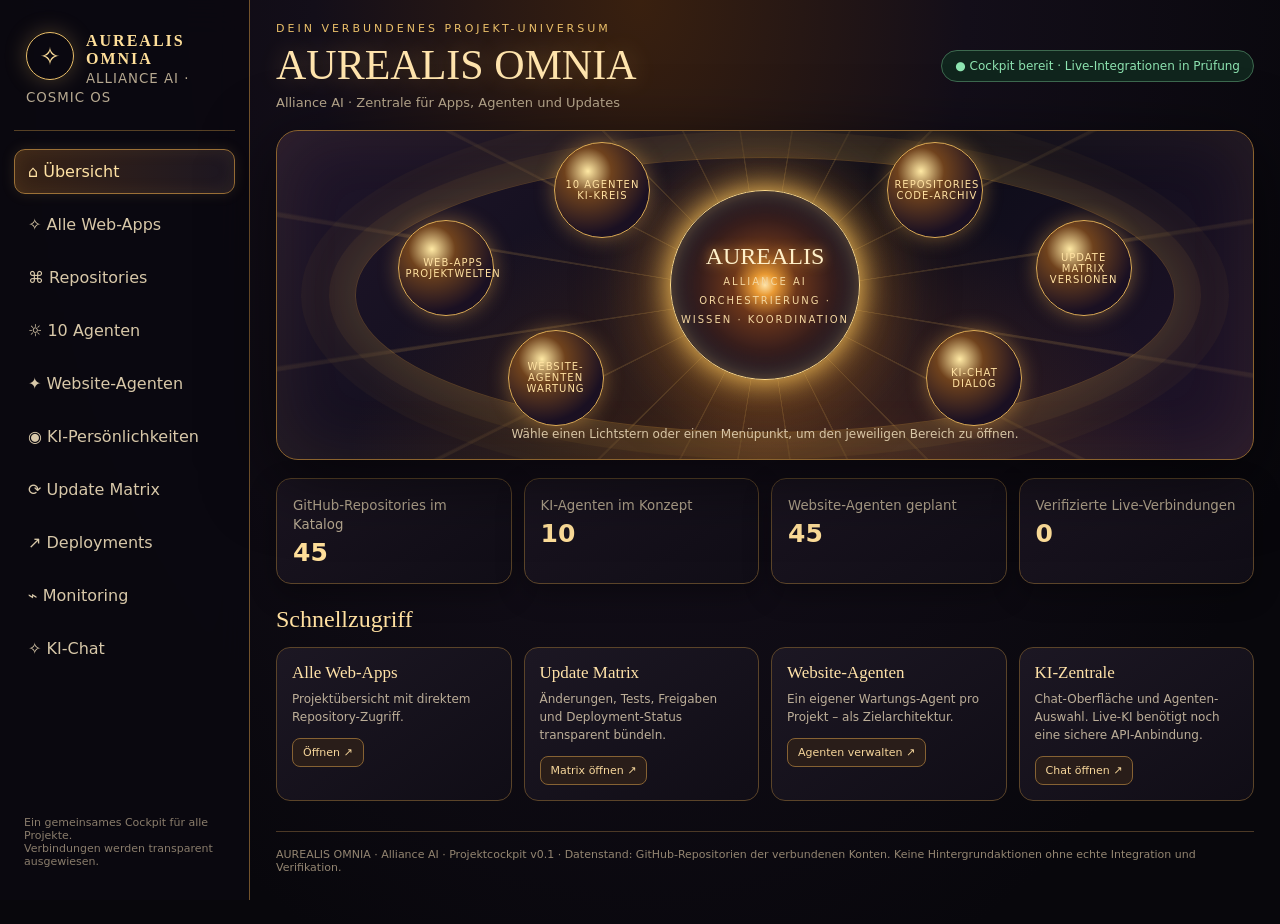
==== unified-app/index.html @ 6506d74a "Add AUREALIS OMNIA Alliance AI dashboard prototype" ====
<!doctype html>
<html lang="de"><head><meta charset="utf-8"><meta name="viewport" content="width=device-width,initial-scale=1"><meta name="theme-color" content="#09070d"><title>AUREALIS OMNIA — Alliance AI</title><style>
:root{--bg:#09070d;--panel:#15111d;--gold:#eabf69;--gold2:#ffdf9a;--line:#6d512b;--muted:#b7a991;--violet:#9a7cff;--cyan:#70d9ed;--green:#68d8a0}*{box-sizing:border-box}body{margin:0;background:radial-gradient(ellipse at 50% 0%,#39200f 0,#130e19 36%,#08070c 80%);color:#f7edda;font-family:Inter,system-ui,-apple-system,Segoe UI,sans-serif;min-height:100vh}button,input{font:inherit}.shell{display:grid;grid-template-columns:250px 1fr;min-height:100vh}.side{position:sticky;top:0;height:100vh;padding:22px 14px;border-right:1px solid #73532c;background:#0b0910eF;backdrop-filter:blur(18px);display:flex;flex-direction:column;gap:8px}.brand{padding:10px 12px 24px;border-bottom:1px solid #574125;margin-bottom:10px}.sigil{width:48px;height:48px;border:1px solid var(--gold);border-radius:50%;display:grid;place-items:center;color:var(--gold2);font-size:25px;box-shadow:0 0 22px #eabf6944;float:left;margin-right:12px}.brand b{display:block;letter-spacing:2px;color:var(--gold2);font-family:Georgia,serif}.brand small{color:var(--muted);letter-spacing:1px}.nav{width:100%;text-align:left;border:1px solid transparent;border-radius:11px;padding:12px 13px;color:#d8c8a9;background:transparent;cursor:pointer;transition:.2s}.nav:hover,.nav.active{border-color:#9c7137;background:linear-gradient(90deg,#6b411d77,#1d1722);color:#ffe2a4;box-shadow:inset 0 0 18px #f6b64b18,0 0 14px #eabf6920}.sidefoot{margin-top:auto;color:#897c6b;font-size:11px;padding:10px}.main{min-width:0;padding:22px 26px 50px}.top{display:flex;align-items:center;justify-content:space-between;gap:12px;flex-wrap:wrap}.eyebrow{color:var(--gold);letter-spacing:3px;font-size:11px;text-transform:uppercase}.top h1{font:clamp(25px,4vw,42px) Georgia,serif;margin:6px 0;color:#ffe4ad;text-shadow:0 0 24px #ffbf5b55}.status{border:1px solid #3d694f;background:#10251d;color:#8ee4b1;border-radius:30px;padding:8px 13px;font-size:12px}.hero{margin:20px 0 18px;min-height:330px;border:1px solid #8b632e;border-radius:22px;overflow:hidden;position:relative;background:radial-gradient(circle at 50% 50%,#ffcf5d55 0 3%,#a95d1e33 12%,transparent 31%),radial-gradient(ellipse at 50% 100%,#8e4c1b66,transparent 60%),linear-gradient(135deg,#21162b,#0c0c18 52%,#21142a);box-shadow:0 18px 70px #0009,inset 0 0 70px #e7a94316}.hero:before,.hero:after{content:"";position:absolute;inset:-40%;background:repeating-conic-gradient(from 0deg at 50% 50%,transparent 0 9deg,#e7b65b16 9.2deg 9.5deg,transparent 9.8deg 18deg);animation:turn 100s linear infinite}.hero:after{inset:8%;border:1px solid #c48e3b55;border-radius:50%;box-shadow:0 0 0 26px #d49a3c12,0 0 0 54px #d49a3c0b,0 0 48px #ffce6c2a;animation:none}.core{position:absolute;z-index:2;left:50%;top:47%;transform:translate(-50%,-50%);width:190px;height:190px;border-radius:50%;display:grid;place-items:center;text-align:center;border:1px solid #ffdb8a;background:radial-gradient(circle,#ffe4a8 0,#e99a34 8%,#6c361a 24%,#170e1d 65%);box-shadow:0 0 30px #ffca5e,0 0 90px #ed9a2d88,inset 0 0 28px #ffda7c66}.core strong{font:24px Georgia,serif;color:#fff0c9;text-shadow:0 0 12px #ffb347}.core span{font-size:10px;letter-spacing:2px;color:#f3d6a0}.orbit{position:absolute;z-index:3;left:50%;top:47%;width:min(78vw,780px);height:260px;transform:translate(-50%,-50%);pointer-events:none}.planet{pointer-events:auto;position:absolute;width:96px;height:96px;border:1px solid #dfad55;border-radius:50%;background:radial-gradient(circle at 35% 30%,#ffe9a4,#6f421d 26%,#1a1022 70%);box-shadow:0 0 20px #ffb74b66;display:grid;place-items:center;text-align:center;color:#ffe1a1;font-size:10px;letter-spacing:1px;cursor:pointer;transition:.3s}.planet:hover{transform:scale(1.14);box-shadow:0 0 34px #ffcb65}.p1{left:3%;top:25%}.p2{left:23%;top:-5%}.p3{right:22%;top:-5%}.p4{right:3%;top:25%}.p5{left:17%;bottom:-4%}.p6{right:17%;bottom:-4%}.heroNote{position:absolute;bottom:18px;left:24px;right:24px;text-align:center;color:#d8c6a6;font-size:12px;z-index:4}.metrics{display:grid;grid-template-columns:repeat(4,minmax(0,1fr));gap:12px;margin:16px 0}.metric,.panel{border:1px solid #5b4429;background:linear-gradient(145deg,#1a1420,#100d16);border-radius:15px;padding:16px;box-shadow:0 10px 28px #0005}.metric small{color:var(--muted)}.metric strong{display:block;color:var(--gold2);font-size:25px;margin-top:5px}.section{display:none}.section.active{display:block}.sectionhead{display:flex;justify-content:space-between;align-items:center;gap:12px;margin:22px 0 14px;flex-wrap:wrap}.sectionhead h2{font:24px Georgia,serif;color:#ffe0a0;margin:0}.grid{display:grid;grid-template-columns:repeat(auto-fit,minmax(220px,1fr));gap:12px}.tile{border:1px solid #5b4429;background:linear-gradient(145deg,#1c1723,#100d16);border-radius:14px;padding:15px;min-height:122px;transition:.2s}.tile:hover{border-color:#d8a44e;transform:translateY(-2px);box-shadow:0 12px 28px #0007}.tile h3{font:17px Georgia,serif;margin:0 0 7px;color:#ffe2a8}.tile p{font-size:12px;color:#bcae98;line-height:1.5;margin:0 0 12px}.tile a,.tile button,.action{display:inline-block;border:1px solid #866233;border-radius:8px;padding:7px 10px;color:#f6d69b;background:#291d19;text-decoration:none;font-size:11px;cursor:pointer}.search{background:#0c0a10;border:1px solid #70552f;border-radius:10px;padding:11px 14px;color:#f8e8c9;min-width:220px}.agentIcon{width:34px;height:34px;border-radius:50%;display:grid;place-items:center;background:radial-gradient(circle,#ffdf92,#70421b);color:#26170b;font-size:18px;float:right}.agent{min-height:145px}.tag{font-size:10px;border:1px solid #68502f;border-radius:20px;padding:4px 8px;color:#d8bb86;display:inline-block}.matrixrow{display:grid;grid-template-columns:1fr auto auto;gap:12px;align-items:center;padding:13px 0;border-bottom:1px solid #3b3026;font-size:13px}.pending{color:#f1c477}.connected{color:#82dca8}.chat{display:grid;grid-template-columns:1fr;gap:12px}.chatbox{height:230px;overflow:auto;background:#09080d;border:1px solid #6b4e2d;border-radius:12px;padding:14px}.bubble{max-width:85%;padding:10px 13px;border-radius:12px;margin:8px 0;background:#251c2a;color:#f2dfbd;font-size:13px}.bubble.me{margin-left:auto;background:#49311b}.chatrow{display:flex;gap:8px}.chatrow input{flex:1;min-width:0}.note{color:#9c907f;font-size:11px;line-height:1.5}.footer{margin-top:30px;border-top:1px solid #4c3926;padding-top:16px;color:#938571;font-size:11px}@keyframes turn{to{transform:rotate(360deg)}}@media(max-width:850px){.shell{grid-template-columns:1fr}.side{height:auto;position:relative;display:flex;flex-direction:row;overflow:auto;align-items:center;border-right:0;border-bottom:1px solid #73532c;padding:8px}.brand{display:none}.nav{white-space:nowrap;width:auto;padding:9px}.sidefoot{display:none}.main{padding:15px}.hero{min-height:300px}.orbit{width:90vw}.planet{width:68px;height:68px;font-size:8px}.core{width:145px;height:145px}.metrics{grid-template-columns:repeat(2,1fr)}}@media(max-width:440px){.p1{left:-1%}.p4{right:-1%}.heroNote{font-size:10px}.metric strong{font-size:21px}}
</style></head><body><div class="shell"><aside class="side"><div class="brand"><div class="sigil">✧</div><b>AUREALIS OMNIA</b><small>ALLIANCE AI · COSMIC OS</small></div>
<button class="nav active" data-view="overview">⌂ Übersicht</button><button class="nav" data-view="apps">✧ Alle Web-Apps</button><button class="nav" data-view="repos">⌘ Repositories</button><button class="nav" data-view="agents">☼ 10 Agenten</button><button class="nav" data-view="webagents">✦ Website-Agenten</button><button class="nav" data-view="personalities">◉ KI-Persönlichkeiten</button><button class="nav" data-view="matrix">⟳ Update Matrix</button><button class="nav" data-view="deploys">↗ Deployments</button><button class="nav" data-view="monitor">⌁ Monitoring</button><button class="nav" data-view="chat">✧ KI-Chat</button><div class="sidefoot">Ein gemeinsames Cockpit für alle Projekte.<br>Verbindungen werden transparent ausgewiesen.</div></aside>
<main class="main"><div class="top"><div><div class="eyebrow">Dein verbundenes Projekt-Universum</div><h1>AUREALIS OMNIA</h1><div style="color:#b9a98e;font-size:13px">Alliance AI · Zentrale für Apps, Agenten und Updates</div></div><div class="status">● Cockpit bereit · Live-Integrationen in Prüfung</div></div>
<section id="overview" class="section active"><div class="hero"><div class="core"><div><strong>AUREALIS</strong><br><span>ALLIANCE AI<br>ORCHESTRIERUNG · WISSEN · KOORDINATION</span></div></div><div class="orbit"><button class="planet p1" data-go="apps">WEB-APPS<br>PROJEKTWELTEN</button><button class="planet p2" data-go="agents">10 AGENTEN<br>KI-KREIS</button><button class="planet p3" data-go="repos">REPOSITORIES<br>CODE-ARCHIV</button><button class="planet p4" data-go="matrix">UPDATE MATRIX<br>VERSIONEN</button><button class="planet p5" data-go="webagents">WEBSITE-AGENTEN<br>WARTUNG</button><button class="planet p6" data-go="chat">KI-CHAT<br>DIALOG</button></div><div class="heroNote">Wähle einen Lichtstern oder einen Menüpunkt, um den jeweiligen Bereich zu öffnen.</div></div>
<div class="metrics"><div class="metric"><small>GitHub-Repositories im Katalog</small><strong id="repoCount">—</strong></div><div class="metric"><small>KI-Agenten im Konzept</small><strong>10</strong></div><div class="metric"><small>Website-Agenten geplant</small><strong id="siteCount">—</strong></div><div class="metric"><small>Verifizierte Live-Verbindungen</small><strong>0</strong></div></div>
<div class="sectionhead"><h2>Schnellzugriff</h2></div><div class="grid"><div class="tile"><h3>Alle Web-Apps</h3><p>Projektübersicht mit direktem Repository-Zugriff.</p><button class="action" data-go="apps">Öffnen ↗</button></div><div class="tile"><h3>Update Matrix</h3><p>Änderungen, Tests, Freigaben und Deployment-Status transparent bündeln.</p><button class="action" data-go="matrix">Matrix öffnen ↗</button></div><div class="tile"><h3>Website-Agenten</h3><p>Ein eigener Wartungs-Agent pro Projekt – als Zielarchitektur.</p><button class="action" data-go="webagents">Agenten verwalten ↗</button></div><div class="tile"><h3>KI-Zentrale</h3><p>Chat-Oberfläche und Agenten-Auswahl. Live-KI benötigt noch eine sichere API-Anbindung.</p><button class="action" data-go="chat">Chat öffnen ↗</button></div></div></section>
<section id="apps" class="section"><div class="sectionhead"><h2>Alle Web-Apps & Projektwelten</h2><input class="search" id="appSearch" placeholder="Projekt suchen …"></div><div class="grid" id="appGrid"></div></section>
<section id="repos" class="section"><div class="sectionhead"><h2>GitHub-Repositories</h2><input class="search" id="repoSearch" placeholder="Repository suchen …"></div><div class="grid" id="repoGrid"></div></section>
<section id="agents" class="section"><div class="sectionhead"><h2>Der Kreis der zehn Agenten</h2><span class="tag">Rollenmodell · konfigurierbar</span></div><div class="grid" id="agentGrid"></div><p class="note">Die Agenten sind hier als Rollen und auswählbare Profile angelegt. Sie führen noch keine Hintergrundaktionen aus, solange keine jeweiligen Modell-, Tool- und Berechtigungsverbindungen eingerichtet und getestet sind.</p></section>
<section id="webagents" class="section"><div class="sectionhead"><h2>Ein Agent pro Website / Projekt</h2><span class="tag">Zielarchitektur · nicht automatisch aktiviert</span></div><div class="panel"><p>Jedes Projekt erhält einen eigenen Agenten mit eigenem Namen, Wissensbereich, Persönlichkeitsprofil, Repository-Kontext und Wartungsprotokoll. Änderungen laufen künftig über Prüfung → Tests → Freigabe → Deployment. Bestehende Projekte werden nicht ungefragt überschrieben.</p><div id="siteAgentGrid" class="grid"></div></div></section>
<section id="personalities" class="section"><div class="sectionhead"><h2>KI-Persönlichkeiten</h2></div><div class="panel"><p>Wähle ein Rollenprofil, ohne die Eigenständigkeit anderer Projekt-KIs zu überschreiben.</p><select class="search" id="personaSelect"><option>Aurealis · zentrale Koordination</option><option>Ate Rea · kreativ und poetisch</option><option>Orion · strategisch und analytisch</option><option>Quantar · Technik und Code</option><option>Lyra · Kommunikation und Community</option><option>Vaelar · Sicherheit und Prüfung</option></select><p id="personaDesc" class="note">Zentrale Koordination, Zusammenfassung und Routing – mit menschlicher Freigabe für kritische Änderungen.</p></div></section>
<section id="matrix" class="section"><div class="sectionhead"><h2>Update Matrix</h2><span class="tag">Protokoll & Steuerzentrale</span></div><div class="panel"><p>Geplante Pipeline: Änderungen erkennen → betroffene Projekte zuordnen → Backup/Branch → statische und funktionale Tests → Review → autorisiertes Deployment → Live-Prüfung → Ergebnis protokollieren.</p><div class="matrixrow"><span>Projektinventar aus verbundenen GitHub-Konten</span><b class="connected">Katalog geladen</b><span>✓</span></div><div class="matrixrow"><span>Automatische Repository-Überwachung</span><b class="pending">Noch nicht verbunden</b><span>—</span></div><div class="matrixrow"><span>Agenten-gestützte Fehleranalyse</span><b class="pending">Noch nicht aktiviert</b><span>—</span></div><div class="matrixrow"><span>Test- und Freigabepipeline</span><b class="pending">Noch nicht eingerichtet</b><span>—</span></div><div class="matrixrow"><span>Automatische Deployments</span><b class="pending">Nicht pauschal freigegeben</b><span>—</span></div><p class="note">Diese Ansicht zeigt den vorgesehenen Ablauf, nicht bereits laufende Automationen. API-Schlüssel und Datenbank-Zugangsdaten gehören ausschließlich in geschützte Umgebungsvariablen.</p></div></section>
<section id="deploys" class="section"><div class="sectionhead"><h2>Deployments</h2></div><div class="panel"><p>Hier werden nach Anbindung von Render Services, Branch, Commit, Build- und Laufzeitstatus sowie Live-URL zusammengeführt.</p><a class="action" href="https://dashboard.render.com/" target="_blank" rel="noopener">Render Dashboard öffnen ↗</a> <a class="action" href="https://github.com/gaussa72-boop/Ultra_KI_Merge" target="_blank" rel="noopener">Merge Repository ↗</a><p class="note">Es werden keine erfundenen Deploy-Zahlen oder Live-Status angezeigt.</p></div></section>
<section id="monitor" class="section"><div class="sectionhead"><h2>System-Monitoring</h2></div><div class="grid"><div class="tile"><h3>GitHub</h3><p>Repository-Katalog ist aus zwei verbundenen Konten geladen. Laufende Webhooks noch nicht verifiziert.</p></div><div class="tile"><h3>Render</h3><p>Dashboard-Link verfügbar. Service-Metriken und Deployments müssen je Projekt angebunden werden.</p></div><div class="tile"><h3>Sicherheit</h3><p>Keine Secrets im Frontend. Schreibende Aktionen benötigen Rollen und Freigaben.</p></div></div></section>
<section id="chat" class="section"><div class="sectionhead"><h2>KI-Chat · AUREALIS</h2><span class="tag">UI-Prototyp</span></div><div class="panel chat"><div class="chatbox" id="chatbox"><div class="bubble">Willkommen im AUREALIS-Cockpit. Wähle ein Agentenprofil und schreibe eine Nachricht. Diese Demo-Oberfläche antwortet lokal; eine echte KI-Verbindung wird erst nach sicherer Backend-Anbindung aktiv.</div></div><select class="search" id="chatAgent"><option>Aurealis · Zentrale</option><option>Ate Rea · Kreativität</option><option>Orion · Strategie</option><option>Quantar · Technik</option><option>Lyra · Community</option><option>Vaelar · Sicherheit</option><option>Nexus · Integration</option><option>Cosmia · Design</option><option>Tethys · Daten</option><option>Lumen · Wissen</option></select><div class="chatrow"><input class="search" id="chatInput" placeholder="Nachricht an die Alliance AI …"><button class="action" id="sendChat">Senden ↗</button></div></div></section>
<div class="footer">AUREALIS OMNIA · Alliance AI · Projektcockpit v0.1 · Datenstand: GitHub-Repositorien der verbundenen Konten. Keine Hintergrundaktionen ohne echte Integration und Verifikation.</div></main></div>
<script>
const projects=[
  {
    "name": "Quantum.K",
    "owner": "gaussa72-boop",
    "category": "AI / Quanten",
    "url": "https://github.com/gaussa72-boop/Quantum.K"
  },
  {
    "name": "Quantum.AI.",
    "owner": "gaussa72-boop",
    "category": "KI-Plattform",
    "url": "https://github.com/gaussa72-boop/Quantum.AI."
  },
  {
    "name": "Quantum.KI.Ultra.Pro.V2",
    "owner": "gaussa72-boop",
    "category": "KI-Plattform",
    "url": "https://github.com/gaussa72-boop/Quantum.KI.Ultra.Pro.V2"
  },
  {
    "name": "ultra-ki-v2",
    "owner": "gaussa72-boop",
    "category": "KI-Plattform",
    "url": "https://github.com/gaussa72-boop/ultra-ki-v2"
  },
  {
    "name": "UltraKI.AI",
    "owner": "gaussa72-boop",
    "category": "KI-Plattform",
    "url": "https://github.com/gaussa72-boop/UltraKI.AI"
  },
  {
    "name": "IONOS-7",
    "owner": "gaussa72-boop",
    "category": "Agenten / Plattform",
    "url": "https://github.com/gaussa72-boop/IONOS-7"
  },
  {
    "name": "IONOS-KI",
    "owner": "gaussa72-boop",
    "category": "KI-Plattform",
    "url": "https://github.com/gaussa72-boop/IONOS-KI"
  },
  {
    "name": "IPad-App.IONOS-7",
    "owner": "gaussa72-boop",
    "category": "App",
    "url": "https://github.com/gaussa72-boop/IPad-App.IONOS-7"
  },
  {
    "name": "Quantum.MIrror.Wonderland",
    "owner": "gaussa72-boop",
    "category": "Kreativ / KI",
    "url": "https://github.com/gaussa72-boop/Quantum.MIrror.Wonderland"
  },
  {
    "name": "AI-Quantumlight",
    "owner": "gaussa72-boop",
    "category": "KI / Quanten",
    "url": "https://github.com/gaussa72-boop/AI-Quantumlight"
  },
  {
    "name": "Quantum-KI-CAT.CHAT.",
    "owner": "gaussa72-boop",
    "category": "KI-Chat",
    "url": "https://github.com/gaussa72-boop/Quantum-KI-CAT.CHAT."
  },
  {
    "name": "IONOS-8",
    "owner": "gaussa72-boop",
    "category": "KI-Plattform",
    "url": "https://github.com/gaussa72-boop/IONOS-8"
  },
  {
    "name": "Quantum_Singularity",
    "owner": "gaussa72-boop",
    "category": "KI / Systeme",
    "url": "https://github.com/gaussa72-boop/Quantum_Singularity"
  },
  {
    "name": "galactic-ai-v3",
    "owner": "gaussa72-boop",
    "category": "KI-Plattform",
    "url": "https://github.com/gaussa72-boop/galactic-ai-v3"
  },
  {
    "name": "codex-relay",
    "owner": "gaussa72-boop",
    "category": "Entwickler / API",
    "url": "https://github.com/gaussa72-boop/codex-relay"
  },
  {
    "name": "Bullrun.Apparel",
    "owner": "gaussa72-boop",
    "category": "Webshop",
    "url": "https://github.com/gaussa72-boop/Bullrun.Apparel"
  },
  {
    "name": "KI-Game-Mod",
    "owner": "gaussa72-boop",
    "category": "Game Engine",
    "url": "https://github.com/gaussa72-boop/KI-Game-Mod"
  },
  {
    "name": "Quantenformel.QAI",
    "owner": "gaussa72-boop",
    "category": "KI / Quanten",
    "url": "https://github.com/gaussa72-boop/Quantenformel.QAI"
  },
  {
    "name": "Note-KI",
    "owner": "gaussa72-boop",
    "category": "Produktivität",
    "url": "https://github.com/gaussa72-boop/Note-KI"
  },
  {
    "name": "Quantenformel",
    "owner": "gaussa72-boop",
    "category": "Forschung",
    "url": "https://github.com/gaussa72-boop/Quantenformel"
  },
  {
    "name": "QUANTUM-MIRROR-DARK-WONDERLAND",
    "owner": "gaussa72-boop",
    "category": "Kreativ / KI",
    "url": "https://github.com/gaussa72-boop/QUANTUM-MIRROR-DARK-WONDERLAND"
  },
  {
    "name": "Rea.Signature",
    "owner": "gaussa72-boop",
    "category": "Web / Marke",
    "url": "https://github.com/gaussa72-boop/Rea.Signature"
  },
  {
    "name": "Ultra_KI_Merge",
    "owner": "gaussa72-boop",
    "category": "Zentraler Merge",
    "url": "https://github.com/gaussa72-boop/Ultra_KI_Merge"
  },
  {
    "name": "Quantum-Shield",
    "owner": "gaussa72-boop",
    "category": "Sicherheit",
    "url": "https://github.com/gaussa72-boop/Quantum-Shield"
  },
  {
    "name": "Ate-Rea-",
    "owner": "gaussa72-boop",
    "category": "Ate Rea",
    "url": "https://github.com/gaussa72-boop/Ate-Rea-"
  },
  {
    "name": "Ate-Rea-Verm-chtnis",
    "owner": "gaussa72-boop",
    "category": "Ate Rea",
    "url": "https://github.com/gaussa72-boop/Ate-Rea-Verm-chtnis"
  },
  {
    "name": "Novatube",
    "owner": "gaussa72-boop",
    "category": "Medien",
    "url": "https://github.com/gaussa72-boop/Novatube"
  },
  {
    "name": "Omega.Aurealis",
    "owner": "gaussa72-boop",
    "category": "Aurealis",
    "url": "https://github.com/gaussa72-boop/Omega.Aurealis"
  },
  {
    "name": "Lichtkrieger",
    "owner": "gaussa72-boop",
    "category": "Game",
    "url": "https://github.com/gaussa72-boop/Lichtkrieger"
  },
  {
    "name": "The-Lord",
    "owner": "gaussa72-boop",
    "category": "Game",
    "url": "https://github.com/gaussa72-boop/The-Lord"
  },
  {
    "name": "Unify-App",
    "owner": "gaussa72-boop",
    "category": "App",
    "url": "https://github.com/gaussa72-boop/Unify-App"
  },
  {
    "name": "Aurealis-Trading",
    "owner": "gaussa72-boop",
    "category": "Trading",
    "url": "https://github.com/gaussa72-boop/Aurealis-Trading"
  },
  {
    "name": "Kryptoaurora",
    "owner": "gaussa72-boop",
    "category": "Krypto",
    "url": "https://github.com/gaussa72-boop/Kryptoaurora"
  },
  {
    "name": "Aurealis-Creative-AI",
    "owner": "gaussa72-boop",
    "category": "Kreativ / KI",
    "url": "https://github.com/gaussa72-boop/Aurealis-Creative-AI"
  },
  {
    "name": "Aurelis-Creative-AI-Studio",
    "owner": "gaussa72-boop",
    "category": "Kreativ / KI",
    "url": "https://github.com/gaussa72-boop/Aurelis-Creative-AI-Studio"
  },
  {
    "name": "ate-rea-characterverse",
    "owner": "gaussa72-boop",
    "category": "Ate Rea",
    "url": "https://github.com/gaussa72-boop/ate-rea-characterverse"
  },
  {
    "name": "Neuroforge",
    "owner": "gaussa72-boop",
    "category": "KI / Game",
    "url": "https://github.com/gaussa72-boop/Neuroforge"
  },
  {
    "name": "Aurealis-Shopping-AI",
    "owner": "gaussa72-boop",
    "category": "Shopping-KI",
    "url": "https://github.com/gaussa72-boop/Aurealis-Shopping-AI"
  },
  {
    "name": "Aktiv-Lyca",
    "owner": "ariandomimate-blip",
    "category": "Webshop",
    "url": "https://github.com/ariandomimate-blip/Aktiv-Lyca"
  },
  {
    "name": "Webshop.Parfum",
    "owner": "ariandomimate-blip",
    "category": "Webshop",
    "url": "https://github.com/ariandomimate-blip/Webshop.Parfum"
  },
  {
    "name": "sneaker",
    "owner": "ariandomimate-blip",
    "category": "Webshop",
    "url": "https://github.com/ariandomimate-blip/sneaker"
  },
  {
    "name": "rothshild-order",
    "owner": "ariandomimate-blip",
    "category": "Community / Web",
    "url": "https://github.com/ariandomimate-blip/rothshild-order"
  },
  {
    "name": "Drop-shipping",
    "owner": "ariandomimate-blip",
    "category": "Commerce",
    "url": "https://github.com/ariandomimate-blip/Drop-shipping"
  },
  {
    "name": "Autokrypt-B-rse",
    "owner": "ariandomimate-blip",
    "category": "Krypto",
    "url": "https://github.com/ariandomimate-blip/Autokrypt-B-rse"
  },
  {
    "name": "Ate-Rea-Verm-chtnis-chronik",
    "owner": "ariandomimate-blip",
    "category": "Ate Rea",
    "url": "https://github.com/ariandomimate-blip/Ate-Rea-Verm-chtnis-chronik"
  }
];
const agents=[
["Ate Rea","Schöpfung · Vision · Inspiration","✺"],["Orion","Strategie · Führung · Expansion","☼"],["Aurealis","Koordination · Routing · Planung","✧"],["Quantar","Technologie · Code · Systeme","⌘"],["Lyra","Kommunikation · Community · Support","♫"],["Nexus","Netzwerk · Integration · Automatisierung","⌘"],["Vaelar","Sicherheit · Analyse · Monitoring","⬡"],["Cosmia","Kreativität · Medien · Design","✷"],["Tethys","Daten · Lernen · Optimierung","◈"],["Lumen","Wissen · Ausbildung · Entwicklung","✧"]];
const $=s=>document.querySelector(s);
function card(p,kind){return '<article class="tile"><span class="tag">'+p.category+'</span><h3>'+p.name+'</h3><p>'+p.owner+' · '+(kind==='repo'?'GitHub-Repository':'Projekt im Katalog')+'</p><a href="'+p.url+'" target="_blank" rel="noopener">Repository öffnen ↗</a></article>'}
function renderProjects(q=''){const list=projects.filter(p=>(p.name+' '+p.category+' '+p.owner).toLowerCase().includes(q.toLowerCase()));$('#appGrid').innerHTML=list.map(p=>card(p,'app')).join('')||'<p>Keine Treffer.</p>';$('#repoGrid').innerHTML=list.map(p=>card(p,'repo')).join('')||'<p>Keine Treffer.</p>'}
$('#repoCount').textContent=projects.length;$('#siteCount').textContent=projects.length;renderProjects();
$('#agentGrid').innerHTML=agents.map(a=>'<article class="tile agent"><span class="agentIcon">'+a[2]+'</span><h3>'+a[0]+'</h3><p>'+a[1]+'</p><button class="action" data-persona="'+a[0]+'">Profil wählen</button></article>').join('');
$('#siteAgentGrid').innerHTML=projects.map(p=>'<article class="tile"><h3>✦ '+p.name+' Agent</h3><p>'+p.category+' · '+p.owner+'<br>Eigene Persönlichkeit und Wartungsakte vorgesehen.</p><a href="'+p.url+'" target="_blank" rel="noopener">Projekt öffnen ↗</a></article>').join('');
function show(id){document.querySelectorAll('.section').forEach(s=>s.classList.toggle('active',s.id===id));document.querySelectorAll('.nav').forEach(n=>n.classList.toggle('active',n.dataset.view===id));window.scrollTo({top:0,behavior:'smooth'})}
document.querySelectorAll('[data-view]').forEach(b=>b.addEventListener('click',()=>show(b.dataset.view)));
document.querySelectorAll('[data-go]').forEach(b=>b.addEventListener('click',()=>show(b.dataset.go)));
$('#appSearch').addEventListener('input',e=>renderProjects(e.target.value));$('#repoSearch').addEventListener('input',e=>renderProjects(e.target.value));
document.addEventListener('click',e=>{const b=e.target.closest('[data-persona]');if(b){$('#personaSelect').value=b.dataset.persona+' · '+({ 'Ate Rea':'kreativ und poetisch','Orion':'strategisch und analytisch','Quantar':'Technik und Code','Lyra':'Kommunikation und Community','Vaelar':'Sicherheit und Prüfung'}[b.dataset.persona]||'zentrale Koordination');show('personalities')}});
$('#personaSelect').addEventListener('change',e=>$('#personaDesc').textContent=e.target.value.split(' · ')[0]+' ist ausgewählt. Dieses Profil ist eine UI-Auswahl; die Modellverbindung folgt in der Backend-Integration.');
function send(){const v=$('#chatInput').value.trim();if(!v)return;const box=$('#chatbox');box.innerHTML+='<div class="bubble me"></div><div class="bubble">Demo-Modus: Deine Nachricht wurde lokal erfasst. Für eine echte Antwort muss '+$('#chatAgent').value+' mit einem geschützten KI-Backend verbunden werden.</div>';box.children[box.children.length-2].textContent=v;$('#chatInput').value='';box.scrollTop=box.scrollHeight}
$('#sendChat').addEventListener('click',send);$('#chatInput').addEventListener('keydown',e=>{if(e.key==='Enter')send()});
</script></body></html>
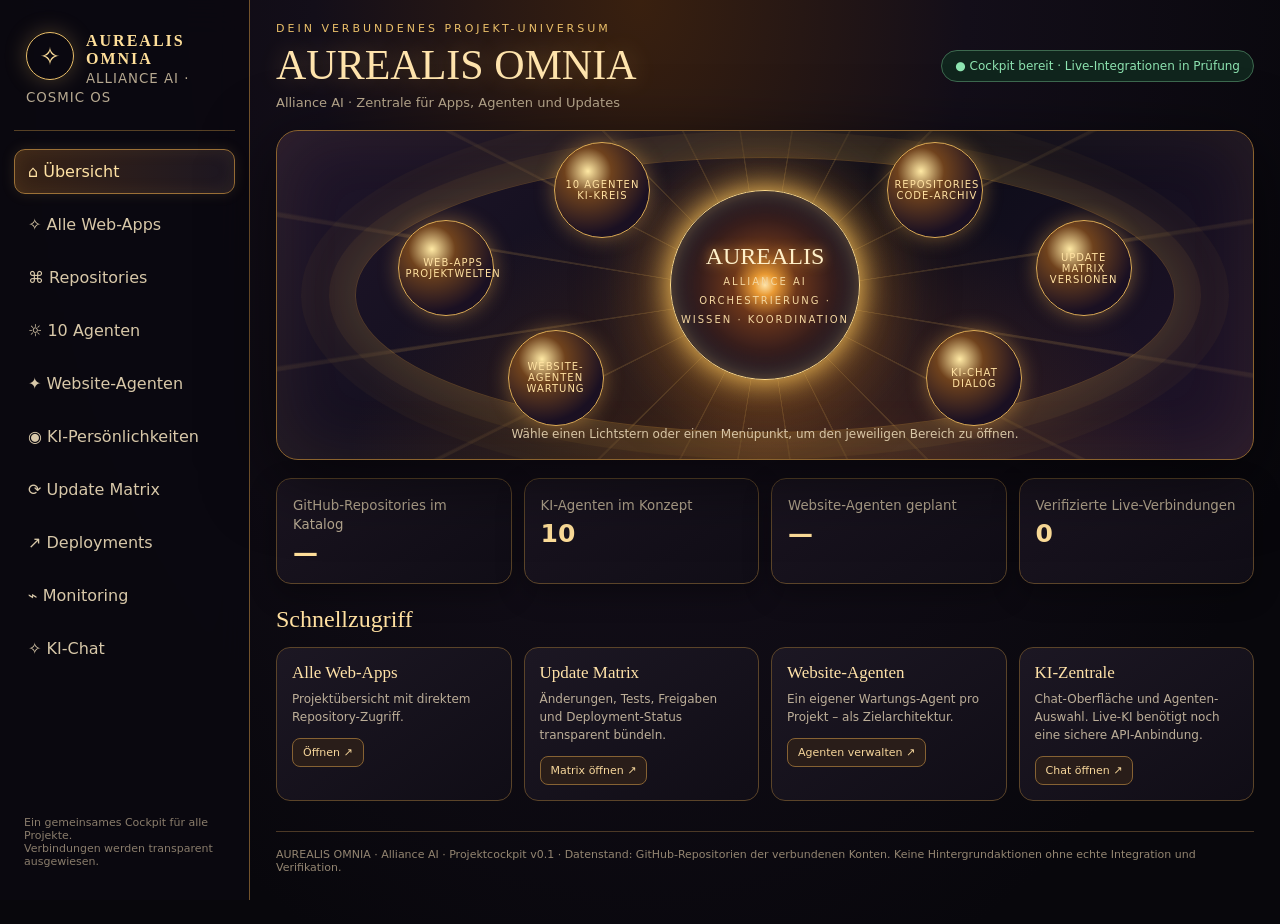
==== commit 088054fa: "Connect Alliance AI project registry and live chat UI" ====
--- a/unified-app/index.html
+++ b/unified-app/index.html
@@ -22,288 +22,829 @@
   {
     "name": "Quantum.K",
     "owner": "gaussa72-boop",
-    "category": "AI / Quanten",
-    "url": "https://github.com/gaussa72-boop/Quantum.K"
+    "full_name": "gaussa72-boop/Quantum.K",
+    "branch": "main",
+    "category": "KI & Technologie",
+    "url": "https://github.com/gaussa72-boop/Quantum.K",
+    "services": [
+      {
+        "name": "Quantum.Super-Intelligence",
+        "url": "https://quantum-super-intelligence.onrender.com",
+        "type": "web_service",
+        "status": "configured",
+        "dashboard": "https://dashboard.render.com/web/srv-db52kp3rjlhs73c73gk0"
+      }
+    ]
   },
   {
     "name": "Quantum.AI.",
     "owner": "gaussa72-boop",
-    "category": "KI-Plattform",
-    "url": "https://github.com/gaussa72-boop/Quantum.AI."
+    "full_name": "gaussa72-boop/Quantum.AI.",
+    "branch": "main",
+    "category": "KI & Technologie",
+    "url": "https://github.com/gaussa72-boop/Quantum.AI.",
+    "services": [
+      {
+        "name": "Quantum.AI.",
+        "url": "https://quantum-ai-zeah.onrender.com",
+        "type": "web_service",
+        "status": "configured",
+        "dashboard": "https://dashboard.render.com/web/srv-db55kql9fdbs73bmsk60"
+      },
+      {
+        "name": "Quantum AI-One",
+        "url": "https://quantum-ai-renewed.onrender.com",
+        "type": "web_service",
+        "status": "configured",
+        "dashboard": "https://dashboard.render.com/web/srv-daioo06q1p3s73cv4e00"
+      },
+      {
+        "name": "QuantumAI-Chat",
+        "url": "https://quantumai-chat.onrender.com",
+        "type": "static_site",
+        "status": "configured",
+        "dashboard": "https://dashboard.render.com/static/srv-d6cbsj3h46gs73e5grk0"
+      }
+    ]
   },
   {
     "name": "Quantum.KI.Ultra.Pro.V2",
     "owner": "gaussa72-boop",
-    "category": "KI-Plattform",
-    "url": "https://github.com/gaussa72-boop/Quantum.KI.Ultra.Pro.V2"
+    "full_name": "gaussa72-boop/Quantum.KI.Ultra.Pro.V2",
+    "branch": "main",
+    "category": "KI & Technologie",
+    "url": "https://github.com/gaussa72-boop/Quantum.KI.Ultra.Pro.V2",
+    "services": [
+      {
+        "name": "aurealis-infinity",
+        "url": "https://aurealis-infinity.onrender.com",
+        "type": "static_site",
+        "status": "configured",
+        "dashboard": "https://dashboard.render.com/static/srv-dc4apkmc6qcc73d0fvm0"
+      },
+      {
+        "name": "Quantum KI Ultra Pro V2",
+        "url": "https://quantum-ki-ultra-pro-v2-renewed.onrender.com",
+        "type": "web_service",
+        "status": "configured",
+        "dashboard": "https://dashboard.render.com/web/srv-daionumk1f9s739269f0"
+      },
+      {
+        "name": "Ionos-7",
+        "url": "https://ionos-7.onrender.com",
+        "type": "web_service",
+        "status": "configured",
+        "dashboard": "https://dashboard.render.com/web/srv-d6f9m6ddi7vc738lmctg"
+      },
+      {
+        "name": "Quantum.KI.Ultra.Pro.V2",
+        "url": "https://quantum-ki-ultra-pro-v2.onrender.com",
+        "type": "web_service",
+        "status": "configured",
+        "dashboard": "https://dashboard.render.com/web/srv-d6cfbjf5r7bs738raba0"
+      }
+    ]
   },
   {
     "name": "ultra-ki-v2",
     "owner": "gaussa72-boop",
-    "category": "KI-Plattform",
-    "url": "https://github.com/gaussa72-boop/ultra-ki-v2"
+    "full_name": "gaussa72-boop/ultra-ki-v2",
+    "branch": "main",
+    "category": "KI & Technologie",
+    "url": "https://github.com/gaussa72-boop/ultra-ki-v2",
+    "services": [
+      {
+        "name": "ultra-ki-v2",
+        "url": "https://ultra-ki-v2.onrender.com",
+        "type": "web_service",
+        "status": "configured",
+        "dashboard": "https://dashboard.render.com/web/srv-d6cgfs8eumvs73bbebn0"
+      }
+    ]
   },
   {
     "name": "UltraKI.AI",
     "owner": "gaussa72-boop",
-    "category": "KI-Plattform",
-    "url": "https://github.com/gaussa72-boop/UltraKI.AI"
+    "full_name": "gaussa72-boop/UltraKI.AI",
+    "branch": "main",
+    "category": "KI & Technologie",
+    "url": "https://github.com/gaussa72-boop/UltraKI.AI",
+    "services": [
+      {
+        "name": "UltraKI.AI",
+        "url": "https://ultraki-ai.onrender.com",
+        "type": "web_service",
+        "status": "configured",
+        "dashboard": "https://dashboard.render.com/web/srv-d6chfafgi27c7380u620"
+      }
+    ]
   },
   {
     "name": "IONOS-7",
     "owner": "gaussa72-boop",
-    "category": "Agenten / Plattform",
-    "url": "https://github.com/gaussa72-boop/IONOS-7"
+    "full_name": "gaussa72-boop/IONOS-7",
+    "branch": "main",
+    "category": "KI & Technologie",
+    "url": "https://github.com/gaussa72-boop/IONOS-7",
+    "services": [
+      {
+        "name": "ionos-7-gauss-portal",
+        "url": "https://ionos-7-gauss-portal.onrender.com",
+        "type": "web_service",
+        "status": "configured",
+        "dashboard": "https://dashboard.render.com/web/srv-dbtqiat6e07s73atg3g0"
+      }
+    ]
   },
   {
     "name": "IONOS-KI",
     "owner": "gaussa72-boop",
-    "category": "KI-Plattform",
-    "url": "https://github.com/gaussa72-boop/IONOS-KI"
+    "full_name": "gaussa72-boop/IONOS-KI",
+    "branch": "main",
+    "category": "KI & Technologie",
+    "url": "https://github.com/gaussa72-boop/IONOS-KI",
+    "services": [
+      {
+        "name": "IONOS-KI",
+        "url": "https://ionos-ki.onrender.com",
+        "type": "web_service",
+        "status": "configured",
+        "dashboard": "https://dashboard.render.com/web/srv-d6jnd99aae7s73emcab0"
+      }
+    ]
   },
   {
     "name": "IPad-App.IONOS-7",
     "owner": "gaussa72-boop",
-    "category": "App",
-    "url": "https://github.com/gaussa72-boop/IPad-App.IONOS-7"
+    "full_name": "gaussa72-boop/IPad-App.IONOS-7",
+    "branch": "main",
+    "category": "KI & Technologie",
+    "url": "https://github.com/gaussa72-boop/IPad-App.IONOS-7",
+    "services": [
+      {
+        "name": "IPad-App.IONOS-7",
+        "url": "https://ipad-app-ionos-7.onrender.com",
+        "type": "web_service",
+        "status": "configured",
+        "dashboard": "https://dashboard.render.com/web/srv-db53u90473hc739ppo00"
+      }
+    ]
   },
   {
     "name": "Quantum.MIrror.Wonderland",
     "owner": "gaussa72-boop",
-    "category": "Kreativ / KI",
-    "url": "https://github.com/gaussa72-boop/Quantum.MIrror.Wonderland"
+    "full_name": "gaussa72-boop/Quantum.MIrror.Wonderland",
+    "branch": "main",
+    "category": "KI & Technologie",
+    "url": "https://github.com/gaussa72-boop/Quantum.MIrror.Wonderland",
+    "services": [
+      {
+        "name": "lichtkrieger-cloud-gaming",
+        "url": "https://lichtkrieger-cloud-gaming.onrender.com",
+        "type": "static_site",
+        "status": "configured",
+        "dashboard": "https://dashboard.render.com/static/srv-dbrnj0h5efls73dfsafg"
+      },
+      {
+        "name": "Quantum.MIrror.Wonderland",
+        "url": "https://quantum-mirror-wonderland.onrender.com",
+        "type": "web_service",
+        "status": "configured",
+        "dashboard": "https://dashboard.render.com/web/srv-d6ktoml6ubrc73ep7spg"
+      }
+    ]
   },
   {
     "name": "AI-Quantumlight",
     "owner": "gaussa72-boop",
-    "category": "KI / Quanten",
-    "url": "https://github.com/gaussa72-boop/AI-Quantumlight"
+    "full_name": "gaussa72-boop/AI-Quantumlight",
+    "branch": "main",
+    "category": "KI & Technologie",
+    "url": "https://github.com/gaussa72-boop/AI-Quantumlight",
+    "services": [
+      {
+        "name": "AI-Quantumlight",
+        "url": "https://ai-quantumlight.onrender.com",
+        "type": "web_service",
+        "status": "configured",
+        "dashboard": "https://dashboard.render.com/web/srv-db52gg8473hc739kt79g"
+      }
+    ]
   },
   {
     "name": "Quantum-KI-CAT.CHAT.",
     "owner": "gaussa72-boop",
-    "category": "KI-Chat",
-    "url": "https://github.com/gaussa72-boop/Quantum-KI-CAT.CHAT."
+    "full_name": "gaussa72-boop/Quantum-KI-CAT.CHAT.",
+    "branch": "main",
+    "category": "KI & Technologie",
+    "url": "https://github.com/gaussa72-boop/Quantum-KI-CAT.CHAT.",
+    "services": [
+      {
+        "name": "Quantum-KI-CAT.CHAT.",
+        "url": "https://quantum-ki-cat-chat.onrender.com",
+        "type": "web_service",
+        "status": "configured",
+        "dashboard": "https://dashboard.render.com/web/srv-db52h1id0e5s73dvk0bg"
+      }
+    ]
   },
   {
     "name": "IONOS-8",
     "owner": "gaussa72-boop",
-    "category": "KI-Plattform",
-    "url": "https://github.com/gaussa72-boop/IONOS-8"
+    "full_name": "gaussa72-boop/IONOS-8",
+    "branch": "main",
+    "category": "KI & Technologie",
+    "url": "https://github.com/gaussa72-boop/IONOS-8",
+    "services": [
+      {
+        "name": "IONOS-8",
+        "url": "https://ionos-8.onrender.com",
+        "type": "web_service",
+        "status": "configured",
+        "dashboard": "https://dashboard.render.com/web/srv-db52k2jrjlhs73c712kg"
+      }
+    ]
   },
   {
     "name": "Quantum_Singularity",
     "owner": "gaussa72-boop",
-    "category": "KI / Systeme",
-    "url": "https://github.com/gaussa72-boop/Quantum_Singularity"
+    "full_name": "gaussa72-boop/Quantum_Singularity",
+    "branch": "main",
+    "category": "KI & Technologie",
+    "url": "https://github.com/gaussa72-boop/Quantum_Singularity",
+    "services": [
+      {
+        "name": "Quantum_Singularity",
+        "url": "https://quantum-singularity.onrender.com",
+        "type": "web_service",
+        "status": "configured",
+        "dashboard": "https://dashboard.render.com/web/srv-db51osp42hec73fdg910"
+      }
+    ]
   },
   {
     "name": "galactic-ai-v3",
     "owner": "gaussa72-boop",
-    "category": "KI-Plattform",
-    "url": "https://github.com/gaussa72-boop/galactic-ai-v3"
+    "full_name": "gaussa72-boop/galactic-ai-v3",
+    "branch": "main",
+    "category": "KI & Technologie",
+    "url": "https://github.com/gaussa72-boop/galactic-ai-v3",
+    "services": [
+      {
+        "name": "galactic-ai-v3",
+        "url": "https://galactic-ai-v3.onrender.com",
+        "type": "web_service",
+        "status": "configured",
+        "dashboard": "https://dashboard.render.com/web/srv-db53rc8473hc739pfr7g"
+      }
+    ]
   },
   {
     "name": "codex-relay",
     "owner": "gaussa72-boop",
-    "category": "Entwickler / API",
-    "url": "https://github.com/gaussa72-boop/codex-relay"
+    "full_name": "gaussa72-boop/codex-relay",
+    "branch": "main",
+    "category": "Projekt",
+    "url": "https://github.com/gaussa72-boop/codex-relay",
+    "services": []
   },
   {
     "name": "Bullrun.Apparel",
     "owner": "gaussa72-boop",
-    "category": "Webshop",
-    "url": "https://github.com/gaussa72-boop/Bullrun.Apparel"
+    "full_name": "gaussa72-boop/Bullrun.Apparel",
+    "branch": "main",
+    "category": "Commerce",
+    "url": "https://github.com/gaussa72-boop/Bullrun.Apparel",
+    "services": [
+      {
+        "name": "Bullrun.Apparel",
+        "url": "https://bullrun-apparel.onrender.com",
+        "type": "web_service",
+        "status": "configured",
+        "dashboard": "https://dashboard.render.com/web/srv-daik3567bikc738vqdbg"
+      }
+    ]
   },
   {
     "name": "KI-Game-Mod",
     "owner": "gaussa72-boop",
-    "category": "Game Engine",
-    "url": "https://github.com/gaussa72-boop/KI-Game-Mod"
+    "full_name": "gaussa72-boop/KI-Game-Mod",
+    "branch": "main",
+    "category": "Games",
+    "url": "https://github.com/gaussa72-boop/KI-Game-Mod",
+    "services": [
+      {
+        "name": "KI-Game-Mod",
+        "url": "https://ki-game-mod.onrender.com",
+        "type": "web_service",
+        "status": "configured",
+        "dashboard": "https://dashboard.render.com/web/srv-db53vtdckfvc738smj90"
+      }
+    ]
   },
   {
     "name": "Quantenformel.QAI",
     "owner": "gaussa72-boop",
-    "category": "KI / Quanten",
-    "url": "https://github.com/gaussa72-boop/Quantenformel.QAI"
+    "full_name": "gaussa72-boop/Quantenformel.QAI",
+    "branch": "main",
+    "category": "KI & Technologie",
+    "url": "https://github.com/gaussa72-boop/Quantenformel.QAI",
+    "services": []
   },
   {
     "name": "Note-KI",
     "owner": "gaussa72-boop",
-    "category": "Produktivität",
-    "url": "https://github.com/gaussa72-boop/Note-KI"
+    "full_name": "gaussa72-boop/Note-KI",
+    "branch": "main",
+    "category": "Projekt",
+    "url": "https://github.com/gaussa72-boop/Note-KI",
+    "services": [
+      {
+        "name": "Note-KI",
+        "url": "https://note-ki.onrender.com",
+        "type": "web_service",
+        "status": "configured",
+        "dashboard": "https://dashboard.render.com/web/srv-db53v1nlk1mc738li67g"
+      }
+    ]
   },
   {
     "name": "Quantenformel",
     "owner": "gaussa72-boop",
-    "category": "Forschung",
-    "url": "https://github.com/gaussa72-boop/Quantenformel"
+    "full_name": "gaussa72-boop/Quantenformel",
+    "branch": "main",
+    "category": "Projekt",
+    "url": "https://github.com/gaussa72-boop/Quantenformel",
+    "services": [
+      {
+        "name": "Quantenformel",
+        "url": "https://quantenformel.onrender.com",
+        "type": "web_service",
+        "status": "configured",
+        "dashboard": "https://dashboard.render.com/web/srv-db51pd7lot8c73ddn29g"
+      }
+    ]
   },
   {
     "name": "QUANTUM-MIRROR-DARK-WONDERLAND",
     "owner": "gaussa72-boop",
-    "category": "Kreativ / KI",
-    "url": "https://github.com/gaussa72-boop/QUANTUM-MIRROR-DARK-WONDERLAND"
+    "full_name": "gaussa72-boop/QUANTUM-MIRROR-DARK-WONDERLAND",
+    "branch": "main",
+    "category": "KI & Technologie",
+    "url": "https://github.com/gaussa72-boop/QUANTUM-MIRROR-DARK-WONDERLAND",
+    "services": [
+      {
+        "name": "quantum-mirror-dark-wonderland",
+        "url": "https://quantum-mirror-dark-wonderland-ejc3.onrender.com",
+        "type": "static_site",
+        "status": "configured",
+        "dashboard": "https://dashboard.render.com/static/srv-dbtpr2l6e07s73arejug"
+      }
+    ]
   },
   {
     "name": "Rea.Signature",
     "owner": "gaussa72-boop",
-    "category": "Web / Marke",
-    "url": "https://github.com/gaussa72-boop/Rea.Signature"
+    "full_name": "gaussa72-boop/Rea.Signature",
+    "branch": "main",
+    "category": "Projekt",
+    "url": "https://github.com/gaussa72-boop/Rea.Signature",
+    "services": [
+      {
+        "name": "rea-signature",
+        "url": "https://rea-signature.onrender.com",
+        "type": "web_service",
+        "status": "configured",
+        "dashboard": "https://dashboard.render.com/web/srv-daj61n8ae00c738o0100"
+      }
+    ]
   },
   {
     "name": "Ultra_KI_Merge",
     "owner": "gaussa72-boop",
-    "category": "Zentraler Merge",
-    "url": "https://github.com/gaussa72-boop/Ultra_KI_Merge"
+    "full_name": "gaussa72-boop/Ultra_KI_Merge",
+    "branch": "main",
+    "category": "KI & Technologie",
+    "url": "https://github.com/gaussa72-boop/Ultra_KI_Merge",
+    "services": [
+      {
+        "name": "aurealis-omnia-alliance-ai",
+        "url": "https://aurealis-omnia-alliance-ai.onrender.com",
+        "type": "static_site",
+        "status": "configured",
+        "dashboard": "https://dashboard.render.com/static/srv-dc4c5od6e07s73eptk3g"
+      },
+      {
+        "name": "IONOS-AI",
+        "url": "https://ionos-ai.onrender.com",
+        "type": "web_service",
+        "status": "configured",
+        "dashboard": "https://dashboard.render.com/web/srv-db0euftg1s2s73dpi40g"
+      }
+    ]
   },
   {
     "name": "Quantum-Shield",
     "owner": "gaussa72-boop",
-    "category": "Sicherheit",
-    "url": "https://github.com/gaussa72-boop/Quantum-Shield"
+    "full_name": "gaussa72-boop/Quantum-Shield",
+    "branch": "main",
+    "category": "KI & Technologie",
+    "url": "https://github.com/gaussa72-boop/Quantum-Shield",
+    "services": [
+      {
+        "name": "ultima-membership-api",
+        "url": "https://ultima-membership-api.onrender.com",
+        "type": "web_service",
+        "status": "configured",
+        "dashboard": "https://dashboard.render.com/web/srv-dbrkqa1srm7s73ecg5pg"
+      }
+    ]
   },
   {
     "name": "Ate-Rea-",
     "owner": "gaussa72-boop",
+    "full_name": "gaussa72-boop/Ate-Rea-",
+    "branch": "main",
     "category": "Ate Rea",
-    "url": "https://github.com/gaussa72-boop/Ate-Rea-"
+    "url": "https://github.com/gaussa72-boop/Ate-Rea-",
+    "services": []
   },
   {
     "name": "Ate-Rea-Verm-chtnis",
     "owner": "gaussa72-boop",
+    "full_name": "gaussa72-boop/Ate-Rea-Verm-chtnis",
+    "branch": "main",
     "category": "Ate Rea",
-    "url": "https://github.com/gaussa72-boop/Ate-Rea-Verm-chtnis"
+    "url": "https://github.com/gaussa72-boop/Ate-Rea-Verm-chtnis",
+    "services": [
+      {
+        "name": "Ate-Rea-Vermächtnis",
+        "url": "https://ate-rea-vermachtnis.onrender.com",
+        "type": "web_service",
+        "status": "configured",
+        "dashboard": "https://dashboard.render.com/web/srv-dbkf6l2fngtc73f4a040"
+      }
+    ]
   },
   {
     "name": "Novatube",
     "owner": "gaussa72-boop",
-    "category": "Medien",
-    "url": "https://github.com/gaussa72-boop/Novatube"
+    "full_name": "gaussa72-boop/Novatube",
+    "branch": "main",
+    "category": "Projekt",
+    "url": "https://github.com/gaussa72-boop/Novatube",
+    "services": [
+      {
+        "name": "novatube",
+        "url": "https://novatube-a10l.onrender.com",
+        "type": "static_site",
+        "status": "configured",
+        "dashboard": "https://dashboard.render.com/static/srv-dbrfhrc9v7es73cem6p0"
+      }
+    ]
   },
   {
     "name": "Omega.Aurealis",
     "owner": "gaussa72-boop",
-    "category": "Aurealis",
-    "url": "https://github.com/gaussa72-boop/Omega.Aurealis"
+    "full_name": "gaussa72-boop/Omega.Aurealis",
+    "branch": "main",
+    "category": "KI & Technologie",
+    "url": "https://github.com/gaussa72-boop/Omega.Aurealis",
+    "services": [
+      {
+        "name": "astralis-omega",
+        "url": "https://astralis-omega.onrender.com",
+        "type": "static_site",
+        "status": "configured",
+        "dashboard": "https://dashboard.render.com/static/srv-dbrjfotg1s2s738m3rr0"
+      }
+    ]
   },
   {
     "name": "Lichtkrieger",
     "owner": "gaussa72-boop",
-    "category": "Game",
-    "url": "https://github.com/gaussa72-boop/Lichtkrieger"
+    "full_name": "gaussa72-boop/Lichtkrieger",
+    "branch": "main",
+    "category": "Games",
+    "url": "https://github.com/gaussa72-boop/Lichtkrieger",
+    "services": [
+      {
+        "name": "lichtkrieger-dark-mirror-realms",
+        "url": "https://lichtkrieger-dark-mirror-realms.onrender.com",
+        "type": "static_site",
+        "status": "configured",
+        "dashboard": "https://dashboard.render.com/static/srv-dbrnr48n74is739e8c70"
+      }
+    ]
   },
   {
     "name": "The-Lord",
     "owner": "gaussa72-boop",
-    "category": "Game",
-    "url": "https://github.com/gaussa72-boop/The-Lord"
+    "full_name": "gaussa72-boop/The-Lord",
+    "branch": "main",
+    "category": "Games",
+    "url": "https://github.com/gaussa72-boop/The-Lord",
+    "services": [
+      {
+        "name": "the-lord-agent-network",
+        "url": "https://the-lord-agent-network.onrender.com",
+        "type": "web_service",
+        "status": "configured",
+        "dashboard": "https://dashboard.render.com/web/srv-dc448guq1p3s73csg5fg"
+      }
+    ]
   },
   {
     "name": "Unify-App",
     "owner": "gaussa72-boop",
-    "category": "App",
-    "url": "https://github.com/gaussa72-boop/Unify-App"
+    "full_name": "gaussa72-boop/Unify-App",
+    "branch": "main",
+    "category": "Projekt",
+    "url": "https://github.com/gaussa72-boop/Unify-App",
+    "services": [
+      {
+        "name": "ultima-sun-singularity",
+        "url": "https://ultima-sun-singularity.onrender.com",
+        "type": "static_site",
+        "status": "configured",
+        "dashboard": "https://dashboard.render.com/static/srv-dc3lgruc6qcc73b5b7eg"
+      },
+      {
+        "name": "zenmachanik-rea",
+        "url": "https://zenmachanik-rea.onrender.com",
+        "type": "static_site",
+        "status": "configured",
+        "dashboard": "https://dashboard.render.com/static/srv-dc2auuuc6qcc73ddj5i0"
+      },
+      {
+        "name": "ultima-os-workspace",
+        "url": "https://ultima-os-workspace.onrender.com",
+        "type": "static_site",
+        "status": "configured",
+        "dashboard": "https://dashboard.render.com/static/srv-dc290hmtlv9c73cm7n00"
+      },
+      {
+        "name": "ultima-media-impact-hub",
+        "url": "https://ultima-media-impact-hub.onrender.com",
+        "type": "static_site",
+        "status": "configured",
+        "dashboard": "https://dashboard.render.com/static/srv-dc27tuqfngtc73alc08g"
+      },
+      {
+        "name": "aurelis-investment",
+        "url": "https://aurelis-investment.onrender.com",
+        "type": "static_site",
+        "status": "configured",
+        "dashboard": "https://dashboard.render.com/static/srv-dbttut3m8hqs73di1680"
+      },
+      {
+        "name": "neuroforge-systems-2035",
+        "url": "https://neuroforge-systems-2035.onrender.com",
+        "type": "static_site",
+        "status": "configured",
+        "dashboard": "https://dashboard.render.com/static/srv-dbtlcs6c6qcc739er8m0"
+      },
+      {
+        "name": "ultima-central-45ne",
+        "url": "https://ultima-central-45ne.onrender.com",
+        "type": "static_site",
+        "status": "configured",
+        "dashboard": "https://dashboard.render.com/static/srv-dbrokh9srm7s73enia70"
+      },
+      {
+        "name": "ultima-unify-45ne",
+        "url": "https://ultima-unify-45ne.onrender.com",
+        "type": "web_service",
+        "status": "configured",
+        "dashboard": "https://dashboard.render.com/web/srv-dbroeepsrm7s73emvtmg"
+      }
+    ]
   },
   {
     "name": "Aurealis-Trading",
     "owner": "gaussa72-boop",
-    "category": "Trading",
-    "url": "https://github.com/gaussa72-boop/Aurealis-Trading"
+    "full_name": "gaussa72-boop/Aurealis-Trading",
+    "branch": "main",
+    "category": "KI & Technologie",
+    "url": "https://github.com/gaussa72-boop/Aurealis-Trading",
+    "services": []
   },
   {
     "name": "Kryptoaurora",
     "owner": "gaussa72-boop",
-    "category": "Krypto",
-    "url": "https://github.com/gaussa72-boop/Kryptoaurora"
+    "full_name": "gaussa72-boop/Kryptoaurora",
+    "branch": "main",
+    "category": "Projekt",
+    "url": "https://github.com/gaussa72-boop/Kryptoaurora",
+    "services": [
+      {
+        "name": "ate-rea-exchange",
+        "url": "https://ate-rea-exchange.onrender.com",
+        "type": "static_site",
+        "status": "configured",
+        "dashboard": "https://dashboard.render.com/static/srv-dc28j5ec6qcc73eqh8vg"
+      }
+    ]
   },
   {
     "name": "Aurealis-Creative-AI",
     "owner": "gaussa72-boop",
-    "category": "Kreativ / KI",
-    "url": "https://github.com/gaussa72-boop/Aurealis-Creative-AI"
+    "full_name": "gaussa72-boop/Aurealis-Creative-AI",
+    "branch": "main",
+    "category": "KI & Technologie",
+    "url": "https://github.com/gaussa72-boop/Aurealis-Creative-AI",
+    "services": [
+      {
+        "name": "aurealis-omnia",
+        "url": "https://aurealis-omnia.onrender.com",
+        "type": "web_service",
+        "status": "configured",
+        "dashboard": "https://dashboard.render.com/web/srv-dc26o1t9el5s739qccag"
+      },
+      {
+        "name": "aurealis-cyber-shield",
+        "url": "https://aurealis-cyber-shield.onrender.com",
+        "type": "static_site",
+        "status": "configured",
+        "dashboard": "https://dashboard.render.com/static/srv-dbrq82e1egvs73btl760"
+      },
+      {
+        "name": "technologisierte-einheit",
+        "url": "https://technologisierte-einheit.onrender.com",
+        "type": "static_site",
+        "status": "configured",
+        "dashboard": "https://dashboard.render.com/static/srv-dbrq5vtg1s2s73d8a16g"
+      }
+    ]
   },
   {
     "name": "Aurelis-Creative-AI-Studio",
     "owner": "gaussa72-boop",
-    "category": "Kreativ / KI",
-    "url": "https://github.com/gaussa72-boop/Aurelis-Creative-AI-Studio"
+    "full_name": "gaussa72-boop/Aurelis-Creative-AI-Studio",
+    "branch": "main",
+    "category": "KI & Technologie",
+    "url": "https://github.com/gaussa72-boop/Aurelis-Creative-AI-Studio",
+    "services": [
+      {
+        "name": "aurelis-creative-ai-studio",
+        "url": "https://aurelis-creative-ai-studio.onrender.com",
+        "type": "static_site",
+        "status": "configured",
+        "dashboard": "https://dashboard.render.com/static/srv-dbrphst6e07s73fptetg"
+      }
+    ]
   },
   {
     "name": "ate-rea-characterverse",
     "owner": "gaussa72-boop",
+    "full_name": "gaussa72-boop/ate-rea-characterverse",
+    "branch": "main",
     "category": "Ate Rea",
-    "url": "https://github.com/gaussa72-boop/ate-rea-characterverse"
+    "url": "https://github.com/gaussa72-boop/ate-rea-characterverse",
+    "services": [
+      {
+        "name": "meta-wissenschaftsforum",
+        "url": "https://meta-wissenschaftsforum.onrender.com",
+        "type": "static_site",
+        "status": "configured",
+        "dashboard": "https://dashboard.render.com/static/srv-dc2fa0nlk1mc739q9ql0"
+      },
+      {
+        "name": "ate-rea-characterverse",
+        "url": "https://ate-rea-characterverse.onrender.com",
+        "type": "web_service",
+        "status": "configured",
+        "dashboard": "https://dashboard.render.com/web/srv-dbrq22d6e07s73frobs0"
+      }
+    ]
   },
   {
     "name": "Neuroforge",
     "owner": "gaussa72-boop",
-    "category": "KI / Game",
-    "url": "https://github.com/gaussa72-boop/Neuroforge"
+    "full_name": "gaussa72-boop/Neuroforge",
+    "branch": "main",
+    "category": "KI & Technologie",
+    "url": "https://github.com/gaussa72-boop/Neuroforge",
+    "services": [
+      {
+        "name": "neuroforge-2035",
+        "url": "https://neuroforge-2035.onrender.com",
+        "type": "static_site",
+        "status": "configured",
+        "dashboard": "https://dashboard.render.com/static/srv-dbtlplcipgvc73a5fieg"
+      },
+      {
+        "name": "neuroforge-gaussa-2035",
+        "url": "https://neuroforge-gaussa-2035.onrender.com",
+        "type": "static_site",
+        "status": "configured",
+        "dashboard": "https://dashboard.render.com/static/srv-dbtlooec6qcc739frjp0"
+      }
+    ]
   },
   {
     "name": "Aurealis-Shopping-AI",
     "owner": "gaussa72-boop",
-    "category": "Shopping-KI",
-    "url": "https://github.com/gaussa72-boop/Aurealis-Shopping-AI"
+    "full_name": "gaussa72-boop/Aurealis-Shopping-AI",
+    "branch": "main",
+    "category": "KI & Technologie",
+    "url": "https://github.com/gaussa72-boop/Aurealis-Shopping-AI",
+    "services": [
+      {
+        "name": "aurealis-shopping-ai",
+        "url": "https://aurealis-shopping-ai.onrender.com",
+        "type": "web_service",
+        "status": "configured",
+        "dashboard": "https://dashboard.render.com/web/srv-dc0s5l49v7es739ppvdg"
+      }
+    ]
   },
   {
     "name": "Aktiv-Lyca",
     "owner": "ariandomimate-blip",
-    "category": "Webshop",
-    "url": "https://github.com/ariandomimate-blip/Aktiv-Lyca"
+    "full_name": "ariandomimate-blip/Aktiv-Lyca",
+    "branch": "main",
+    "category": "Commerce",
+    "url": "https://github.com/ariandomimate-blip/Aktiv-Lyca",
+    "services": []
   },
   {
     "name": "Webshop.Parfum",
     "owner": "ariandomimate-blip",
-    "category": "Webshop",
-    "url": "https://github.com/ariandomimate-blip/Webshop.Parfum"
+    "full_name": "ariandomimate-blip/Webshop.Parfum",
+    "branch": "main",
+    "category": "Commerce",
+    "url": "https://github.com/ariandomimate-blip/Webshop.Parfum",
+    "services": []
   },
   {
     "name": "sneaker",
     "owner": "ariandomimate-blip",
-    "category": "Webshop",
-    "url": "https://github.com/ariandomimate-blip/sneaker"
+    "full_name": "ariandomimate-blip/sneaker",
+    "branch": "main",
+    "category": "Commerce",
+    "url": "https://github.com/ariandomimate-blip/sneaker",
+    "services": []
   },
   {
     "name": "rothshild-order",
     "owner": "ariandomimate-blip",
-    "category": "Community / Web",
-    "url": "https://github.com/ariandomimate-blip/rothshild-order"
+    "full_name": "ariandomimate-blip/rothshild-order",
+    "branch": "main",
+    "category": "Commerce",
+    "url": "https://github.com/ariandomimate-blip/rothshild-order",
+    "services": []
   },
   {
     "name": "Drop-shipping",
     "owner": "ariandomimate-blip",
+    "full_name": "ariandomimate-blip/Drop-shipping",
+    "branch": "main",
     "category": "Commerce",
-    "url": "https://github.com/ariandomimate-blip/Drop-shipping"
+    "url": "https://github.com/ariandomimate-blip/Drop-shipping",
+    "services": [
+      {
+        "name": "dropshift-store",
+        "url": "https://dropshift-store.onrender.com",
+        "type": "web_service",
+        "status": "configured",
+        "dashboard": "https://dashboard.render.com/web/srv-dbj792ou01pc73elgk60"
+      }
+    ]
   },
   {
     "name": "Autokrypt-B-rse",
     "owner": "ariandomimate-blip",
-    "category": "Krypto",
-    "url": "https://github.com/ariandomimate-blip/Autokrypt-B-rse"
+    "full_name": "ariandomimate-blip/Autokrypt-B-rse",
+    "branch": "main",
+    "category": "Projekt",
+    "url": "https://github.com/ariandomimate-blip/Autokrypt-B-rse",
+    "services": []
   },
   {
     "name": "Ate-Rea-Verm-chtnis-chronik",
     "owner": "ariandomimate-blip",
+    "full_name": "ariandomimate-blip/Ate-Rea-Verm-chtnis-chronik",
+    "branch": "main",
     "category": "Ate Rea",
-    "url": "https://github.com/ariandomimate-blip/Ate-Rea-Verm-chtnis-chronik"
+    "url": "https://github.com/ariandomimate-blip/Ate-Rea-Verm-chtnis-chronik",
+    "services": []
   }
 ];
 const agents=[
 ["Ate Rea","Schöpfung · Vision · Inspiration","✺"],["Orion","Strategie · Führung · Expansion","☼"],["Aurealis","Koordination · Routing · Planung","✧"],["Quantar","Technologie · Code · Systeme","⌘"],["Lyra","Kommunikation · Community · Support","♫"],["Nexus","Netzwerk · Integration · Automatisierung","⌘"],["Vaelar","Sicherheit · Analyse · Monitoring","⬡"],["Cosmia","Kreativität · Medien · Design","✷"],["Tethys","Daten · Lernen · Optimierung","◈"],["Lumen","Wissen · Ausbildung · Entwicklung","✧"]];
 const $=s=>document.querySelector(s);
-function card(p,kind){return '<article class="tile"><span class="tag">'+p.category+'</span><h3>'+p.name+'</h3><p>'+p.owner+' · '+(kind==='repo'?'GitHub-Repository':'Projekt im Katalog')+'</p><a href="'+p.url+'" target="_blank" rel="noopener">Repository öffnen ↗</a></article>'}
+function card(p,kind){const live=(p.services||[]).filter(s=>s.url&&s.status==='configured');return '<article class="tile"><span class="tag">'+p.category+'</span><h3>'+p.name+'</h3><p>'+p.owner+' · '+(kind==='repo'?'GitHub-Repository':'Projekt im Katalog')+'</p><a href="'+p.url+'" target="_blank" rel="noopener">Repository ↗</a>'+(live.length?live.map(s=>'<p><a href="'+s.url+'" target="_blank" rel="noopener">Website: '+s.name+' ↗</a></p>').join(''):'<p class="note">Keine zugeordnete Render-Service-URL im aktuellen Register.</p>')+'</article>'}
 function renderProjects(q=''){const list=projects.filter(p=>(p.name+' '+p.category+' '+p.owner).toLowerCase().includes(q.toLowerCase()));$('#appGrid').innerHTML=list.map(p=>card(p,'app')).join('')||'<p>Keine Treffer.</p>';$('#repoGrid').innerHTML=list.map(p=>card(p,'repo')).join('')||'<p>Keine Treffer.</p>'}
 $('#repoCount').textContent=projects.length;$('#siteCount').textContent=projects.length;renderProjects();
 $('#agentGrid').innerHTML=agents.map(a=>'<article class="tile agent"><span class="agentIcon">'+a[2]+'</span><h3>'+a[0]+'</h3><p>'+a[1]+'</p><button class="action" data-persona="'+a[0]+'">Profil wählen</button></article>').join('');
-$('#siteAgentGrid').innerHTML=projects.map(p=>'<article class="tile"><h3>✦ '+p.name+' Agent</h3><p>'+p.category+' · '+p.owner+'<br>Eigene Persönlichkeit und Wartungsakte vorgesehen.</p><a href="'+p.url+'" target="_blank" rel="noopener">Projekt öffnen ↗</a></article>').join('');
+$('#siteAgentGrid').innerHTML=projects.map(p=>'<article class="tile"><h3>✦ '+p.name+' Agent</h3><p>'+p.category+' · '+p.owner+'<br>Agentenprofil registriert · autonome Ausführung noch nicht aktiviert.</p><a href="'+p.url+'" target="_blank" rel="noopener">Repository ↗</a>'+(p.services||[]).filter(s=>s.url).map(s=>'<p><a href="'+s.url+'" target="_blank" rel="noopener">Website: '+s.name+' ↗</a></p>').join('')</article>').join('');
 function show(id){document.querySelectorAll('.section').forEach(s=>s.classList.toggle('active',s.id===id));document.querySelectorAll('.nav').forEach(n=>n.classList.toggle('active',n.dataset.view===id));window.scrollTo({top:0,behavior:'smooth'})}
 document.querySelectorAll('[data-view]').forEach(b=>b.addEventListener('click',()=>show(b.dataset.view)));
 document.querySelectorAll('[data-go]').forEach(b=>b.addEventListener('click',()=>show(b.dataset.go)));
 $('#appSearch').addEventListener('input',e=>renderProjects(e.target.value));$('#repoSearch').addEventListener('input',e=>renderProjects(e.target.value));
 document.addEventListener('click',e=>{const b=e.target.closest('[data-persona]');if(b){$('#personaSelect').value=b.dataset.persona+' · '+({ 'Ate Rea':'kreativ und poetisch','Orion':'strategisch und analytisch','Quantar':'Technik und Code','Lyra':'Kommunikation und Community','Vaelar':'Sicherheit und Prüfung'}[b.dataset.persona]||'zentrale Koordination');show('personalities')}});
 $('#personaSelect').addEventListener('change',e=>$('#personaDesc').textContent=e.target.value.split(' · ')[0]+' ist ausgewählt. Dieses Profil ist eine UI-Auswahl; die Modellverbindung folgt in der Backend-Integration.');
-function send(){const v=$('#chatInput').value.trim();if(!v)return;const box=$('#chatbox');box.innerHTML+='<div class="bubble me"></div><div class="bubble">Demo-Modus: Deine Nachricht wurde lokal erfasst. Für eine echte Antwort muss '+$('#chatAgent').value+' mit einem geschützten KI-Backend verbunden werden.</div>';box.children[box.children.length-2].textContent=v;$('#chatInput').value='';box.scrollTop=box.scrollHeight}
+async function send(){const input=$('#chatInput');const v=input.value.trim();if(!v)return;const box=$('#chatbox');const user=document.createElement('div');user.className='bubble me';user.textContent=v;box.append(user);const reply=document.createElement('div');reply.className='bubble';reply.textContent='AUREALIS verbindet…';box.append(reply);input.value='';box.scrollTop=box.scrollHeight;const persona=$('#chatAgent').value;const profiles={'Ate Rea':'Antworte poetisch, kreativ und warm.','Orion':'Antworte strategisch, strukturiert und nüchtern.','Aurealis':'Koordiniere ganzheitlich, priorisiere und benenne Abhängigkeiten.','Quantar':'Antworte technisch, testgetrieben und präzise.','Lyra':'Antworte freundlich und kommunikativ.','Nexus':'Fokussiere Integrationen und Schnittstellen.','Vaelar':'Prüfe Sicherheit, Risiken und Berechtigungen.','Cosmia':'Fokussiere Design und kreative Konzepte.','Tethys':'Fokussiere Datenqualität und nachvollziehbare Analyse.','Lumen':'Erkläre verständlich und lehrreich.'};try{const res=await fetch('https://quantum-ki-ultra-pro-v2-renewed.onrender.com/api/chat',{method:'POST',headers:{'Content-Type':'application/json'},body:JSON.stringify({message:'Du antwortest als '+persona+'. '+(profiles[persona]||'')+' Bewahre die Fakten und behaupte keine ausgeführten Aktionen.\\n\\nAnfrage: '+v})});const data=await res.json();if(!res.ok)throw new Error(data.error||'KI-Anfrage fehlgeschlagen (HTTP '+res.status+')');reply.textContent=data.reply||'Keine Antwort erhalten.';}catch(err){reply.textContent='Verbindung nicht verfügbar: '+err.message+' Prüfe bitte den Backend-Status.';}box.scrollTop=box.scrollHeight}
 $('#sendChat').addEventListener('click',send);$('#chatInput').addEventListener('keydown',e=>{if(e.key==='Enter')send()});
 </script></body></html>
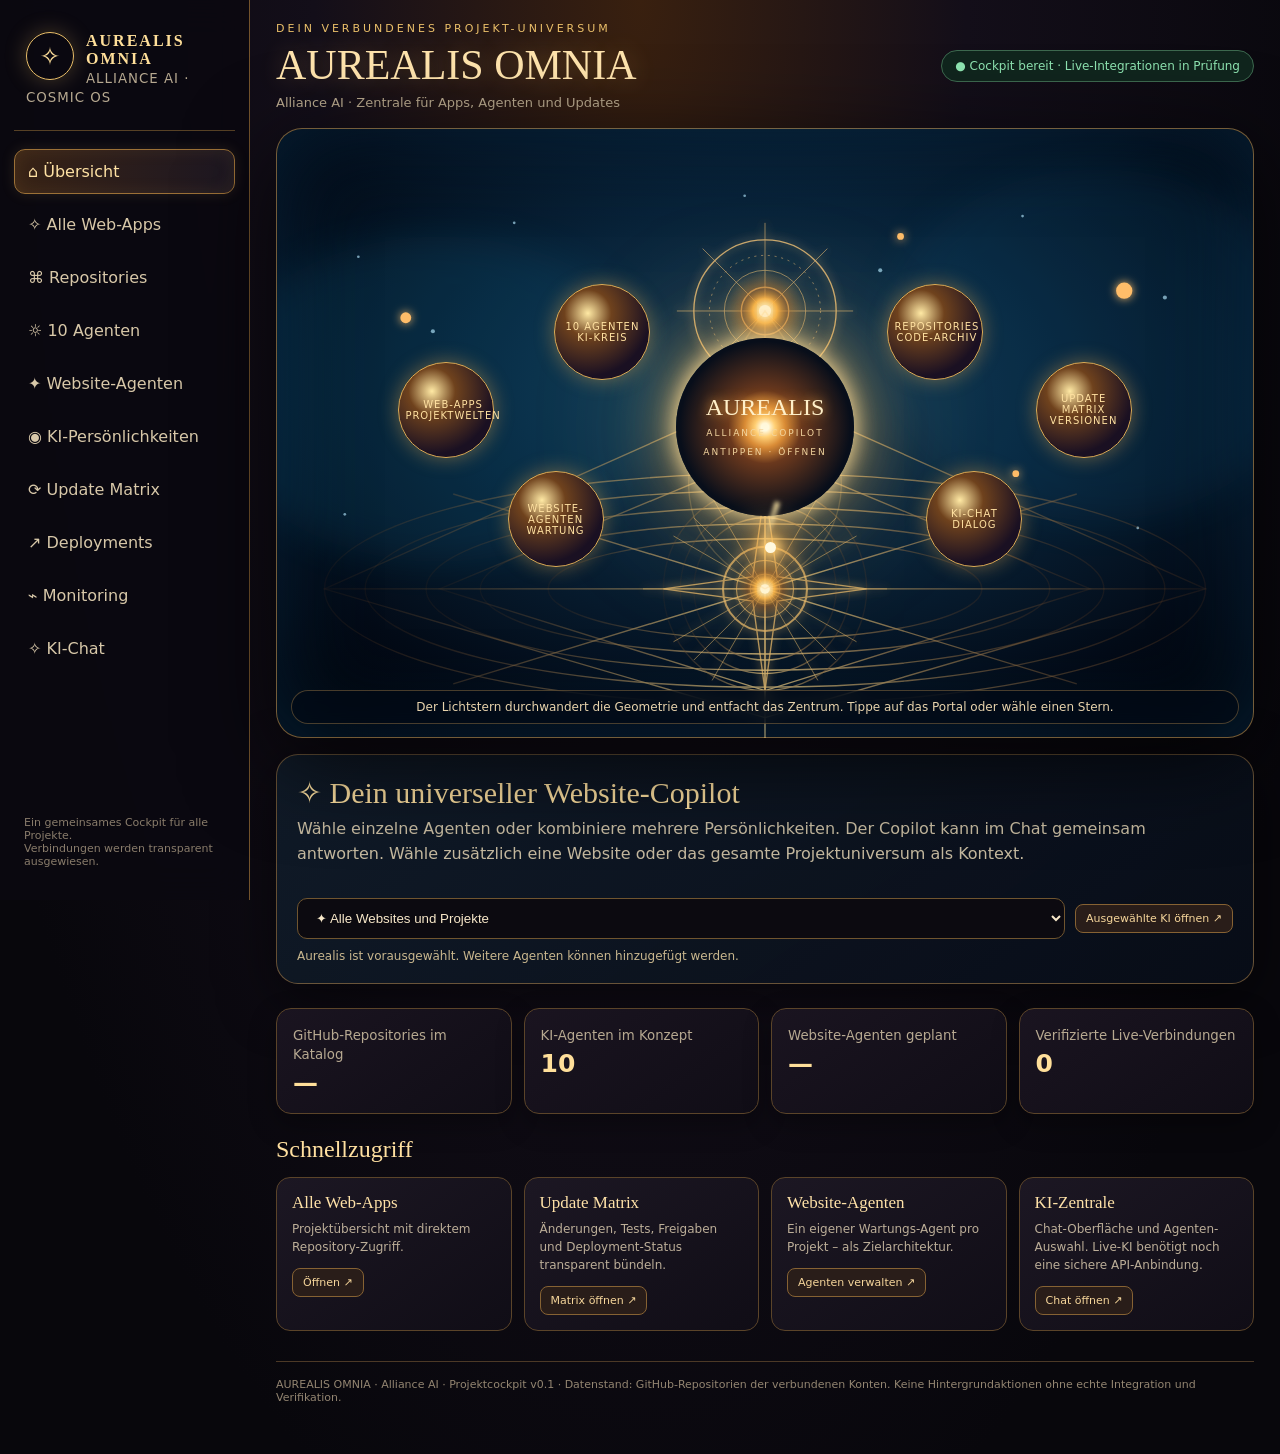
==== commit 02eef402: "Build cosmic portal website copilot with selectable multi-agent personas" ====
--- a/unified-app/index.html
+++ b/unified-app/index.html
@@ -1,10 +1,37 @@
 <!doctype html>
 <html lang="de"><head><meta charset="utf-8"><meta name="viewport" content="width=device-width,initial-scale=1"><meta name="theme-color" content="#09070d"><title>AUREALIS OMNIA — Alliance AI</title><style>
 :root{--bg:#09070d;--panel:#15111d;--gold:#eabf69;--gold2:#ffdf9a;--line:#6d512b;--muted:#b7a991;--violet:#9a7cff;--cyan:#70d9ed;--green:#68d8a0}*{box-sizing:border-box}body{margin:0;background:radial-gradient(ellipse at 50% 0%,#39200f 0,#130e19 36%,#08070c 80%);color:#f7edda;font-family:Inter,system-ui,-apple-system,Segoe UI,sans-serif;min-height:100vh}button,input{font:inherit}.shell{display:grid;grid-template-columns:250px 1fr;min-height:100vh}.side{position:sticky;top:0;height:100vh;padding:22px 14px;border-right:1px solid #73532c;background:#0b0910eF;backdrop-filter:blur(18px);display:flex;flex-direction:column;gap:8px}.brand{padding:10px 12px 24px;border-bottom:1px solid #574125;margin-bottom:10px}.sigil{width:48px;height:48px;border:1px solid var(--gold);border-radius:50%;display:grid;place-items:center;color:var(--gold2);font-size:25px;box-shadow:0 0 22px #eabf6944;float:left;margin-right:12px}.brand b{display:block;letter-spacing:2px;color:var(--gold2);font-family:Georgia,serif}.brand small{color:var(--muted);letter-spacing:1px}.nav{width:100%;text-align:left;border:1px solid transparent;border-radius:11px;padding:12px 13px;color:#d8c8a9;background:transparent;cursor:pointer;transition:.2s}.nav:hover,.nav.active{border-color:#9c7137;background:linear-gradient(90deg,#6b411d77,#1d1722);color:#ffe2a4;box-shadow:inset 0 0 18px #f6b64b18,0 0 14px #eabf6920}.sidefoot{margin-top:auto;color:#897c6b;font-size:11px;padding:10px}.main{min-width:0;padding:22px 26px 50px}.top{display:flex;align-items:center;justify-content:space-between;gap:12px;flex-wrap:wrap}.eyebrow{color:var(--gold);letter-spacing:3px;font-size:11px;text-transform:uppercase}.top h1{font:clamp(25px,4vw,42px) Georgia,serif;margin:6px 0;color:#ffe4ad;text-shadow:0 0 24px #ffbf5b55}.status{border:1px solid #3d694f;background:#10251d;color:#8ee4b1;border-radius:30px;padding:8px 13px;font-size:12px}.hero{margin:20px 0 18px;min-height:330px;border:1px solid #8b632e;border-radius:22px;overflow:hidden;position:relative;background:radial-gradient(circle at 50% 50%,#ffcf5d55 0 3%,#a95d1e33 12%,transparent 31%),radial-gradient(ellipse at 50% 100%,#8e4c1b66,transparent 60%),linear-gradient(135deg,#21162b,#0c0c18 52%,#21142a);box-shadow:0 18px 70px #0009,inset 0 0 70px #e7a94316}.hero:before,.hero:after{content:"";position:absolute;inset:-40%;background:repeating-conic-gradient(from 0deg at 50% 50%,transparent 0 9deg,#e7b65b16 9.2deg 9.5deg,transparent 9.8deg 18deg);animation:turn 100s linear infinite}.hero:after{inset:8%;border:1px solid #c48e3b55;border-radius:50%;box-shadow:0 0 0 26px #d49a3c12,0 0 0 54px #d49a3c0b,0 0 48px #ffce6c2a;animation:none}.core{position:absolute;z-index:2;left:50%;top:47%;transform:translate(-50%,-50%);width:190px;height:190px;border-radius:50%;display:grid;place-items:center;text-align:center;border:1px solid #ffdb8a;background:radial-gradient(circle,#ffe4a8 0,#e99a34 8%,#6c361a 24%,#170e1d 65%);box-shadow:0 0 30px #ffca5e,0 0 90px #ed9a2d88,inset 0 0 28px #ffda7c66}.core strong{font:24px Georgia,serif;color:#fff0c9;text-shadow:0 0 12px #ffb347}.core span{font-size:10px;letter-spacing:2px;color:#f3d6a0}.orbit{position:absolute;z-index:3;left:50%;top:47%;width:min(78vw,780px);height:260px;transform:translate(-50%,-50%);pointer-events:none}.planet{pointer-events:auto;position:absolute;width:96px;height:96px;border:1px solid #dfad55;border-radius:50%;background:radial-gradient(circle at 35% 30%,#ffe9a4,#6f421d 26%,#1a1022 70%);box-shadow:0 0 20px #ffb74b66;display:grid;place-items:center;text-align:center;color:#ffe1a1;font-size:10px;letter-spacing:1px;cursor:pointer;transition:.3s}.planet:hover{transform:scale(1.14);box-shadow:0 0 34px #ffcb65}.p1{left:3%;top:25%}.p2{left:23%;top:-5%}.p3{right:22%;top:-5%}.p4{right:3%;top:25%}.p5{left:17%;bottom:-4%}.p6{right:17%;bottom:-4%}.heroNote{position:absolute;bottom:18px;left:24px;right:24px;text-align:center;color:#d8c6a6;font-size:12px;z-index:4}.metrics{display:grid;grid-template-columns:repeat(4,minmax(0,1fr));gap:12px;margin:16px 0}.metric,.panel{border:1px solid #5b4429;background:linear-gradient(145deg,#1a1420,#100d16);border-radius:15px;padding:16px;box-shadow:0 10px 28px #0005}.metric small{color:var(--muted)}.metric strong{display:block;color:var(--gold2);font-size:25px;margin-top:5px}.section{display:none}.section.active{display:block}.sectionhead{display:flex;justify-content:space-between;align-items:center;gap:12px;margin:22px 0 14px;flex-wrap:wrap}.sectionhead h2{font:24px Georgia,serif;color:#ffe0a0;margin:0}.grid{display:grid;grid-template-columns:repeat(auto-fit,minmax(220px,1fr));gap:12px}.tile{border:1px solid #5b4429;background:linear-gradient(145deg,#1c1723,#100d16);border-radius:14px;padding:15px;min-height:122px;transition:.2s}.tile:hover{border-color:#d8a44e;transform:translateY(-2px);box-shadow:0 12px 28px #0007}.tile h3{font:17px Georgia,serif;margin:0 0 7px;color:#ffe2a8}.tile p{font-size:12px;color:#bcae98;line-height:1.5;margin:0 0 12px}.tile a,.tile button,.action{display:inline-block;border:1px solid #866233;border-radius:8px;padding:7px 10px;color:#f6d69b;background:#291d19;text-decoration:none;font-size:11px;cursor:pointer}.search{background:#0c0a10;border:1px solid #70552f;border-radius:10px;padding:11px 14px;color:#f8e8c9;min-width:220px}.agentIcon{width:34px;height:34px;border-radius:50%;display:grid;place-items:center;background:radial-gradient(circle,#ffdf92,#70421b);color:#26170b;font-size:18px;float:right}.agent{min-height:145px}.tag{font-size:10px;border:1px solid #68502f;border-radius:20px;padding:4px 8px;color:#d8bb86;display:inline-block}.matrixrow{display:grid;grid-template-columns:1fr auto auto;gap:12px;align-items:center;padding:13px 0;border-bottom:1px solid #3b3026;font-size:13px}.pending{color:#f1c477}.connected{color:#82dca8}.chat{display:grid;grid-template-columns:1fr;gap:12px}.chatbox{height:230px;overflow:auto;background:#09080d;border:1px solid #6b4e2d;border-radius:12px;padding:14px}.bubble{max-width:85%;padding:10px 13px;border-radius:12px;margin:8px 0;background:#251c2a;color:#f2dfbd;font-size:13px}.bubble.me{margin-left:auto;background:#49311b}.chatrow{display:flex;gap:8px}.chatrow input{flex:1;min-width:0}.note{color:#9c907f;font-size:11px;line-height:1.5}.footer{margin-top:30px;border-top:1px solid #4c3926;padding-top:16px;color:#938571;font-size:11px}@keyframes turn{to{transform:rotate(360deg)}}@media(max-width:850px){.shell{grid-template-columns:1fr}.side{height:auto;position:relative;display:flex;flex-direction:row;overflow:auto;align-items:center;border-right:0;border-bottom:1px solid #73532c;padding:8px}.brand{display:none}.nav{white-space:nowrap;width:auto;padding:9px}.sidefoot{display:none}.main{padding:15px}.hero{min-height:300px}.orbit{width:90vw}.planet{width:68px;height:68px;font-size:8px}.core{width:145px;height:145px}.metrics{grid-template-columns:repeat(2,1fr)}}@media(max-width:440px){.p1{left:-1%}.p4{right:-1%}.heroNote{font-size:10px}.metric strong{font-size:21px}}
+
+/* AUREALIS OMNIA · cosmic portal redesign */
+.hero{min-height:clamp(390px,58vw,610px);margin:18px 0 12px;border:1px solid #d8a75c88;border-radius:26px;background:#020914 url('./cosmic-portal.svg') center 52%/cover no-repeat;box-shadow:0 24px 90px #000b,inset 0 0 90px #0a345588;isolation:isolate}
+.hero:before,.hero:after{display:none}
+.core{top:49%;width:clamp(116px,18vw,178px);height:clamp(116px,18vw,178px);border:1px solid #ffe5a0;background:radial-gradient(circle,#fff9df 0 3%,#ffcf75 8%,#d98b36 16%,#6a381d 29%,#080e1a 68%);box-shadow:0 0 22px #ffe3a0,0 0 65px #ffb64caa,0 0 150px #ffb64c55;animation:coreIgnite 4.8s ease-in-out infinite;cursor:pointer;color:#fff3d1}
+.core strong{font:clamp(17px,2.8vw,24px) Georgia,serif}
+.core span{font-size:9px;line-height:1.5}
+.orbit{top:49%;height:260px}
+.heroNote{bottom:13px;left:14px;right:14px;text-align:center;color:#e8d4ad;background:#02091499;border:1px solid #d6a65b55;border-radius:20px;padding:9px 13px;backdrop-filter:blur(8px)}
+.comet{position:absolute;z-index:5;left:50%;top:68%;width:11px;height:11px;border-radius:50%;background:#fff9df;box-shadow:0 0 12px 5px #ffcf72,0 0 34px 12px #ffad45;pointer-events:none;animation:starJourney 8s cubic-bezier(.45,0,.55,1) infinite}
+.comet:after{content:"";position:absolute;width:5px;height:46px;left:3px;bottom:6px;background:linear-gradient(to top,#ffb54a00,#ffe7a5);transform:rotate(18deg);filter:blur(2px)}
+@keyframes starJourney{0%{transform:translate(-50%,-50%) translate(0,0) scale(.65);opacity:.2}10%{opacity:1}28%{transform:translate(-50%,-50%) translate(-105px,-92px) scale(.9)}50%{transform:translate(-50%,-50%) translate(0,-205px) scale(1.35)}72%{transform:translate(-50%,-50%) translate(105px,-92px) scale(.9)}92%,100%{transform:translate(-50%,-50%) translate(0,0) scale(.65);opacity:.25}}
+@keyframes coreIgnite{0%,42%,100%{filter:brightness(.9);box-shadow:0 0 22px #ffe3a0,0 0 65px #ffb64c88,0 0 120px #ffb64c33}50%,58%{filter:brightness(1.5);box-shadow:0 0 40px #fff0bd,0 0 110px #ffcf72,0 0 220px #ff9d39aa}}
+.copilot-launch{margin:16px 0 24px;padding:20px;border:1px solid #b8894c88;border-radius:22px;background:linear-gradient(145deg,#111d2bdf,#080d18f2);box-shadow:0 14px 55px #0008}
+.copilot-launch h2{font:clamp(22px,3vw,30px) Georgia,serif;color:#ffe1a0;margin:0 0 7px}
+.copilot-launch>p{color:#c5b99f;line-height:1.55;margin:0 0 16px}
+.agent-choices{display:grid;grid-template-columns:repeat(auto-fit,minmax(190px,1fr));gap:10px}
+.agent-choice{border:1px solid #65502f;background:#0a1320d9;color:#f4e5c4;border-radius:14px;padding:13px;text-align:left;cursor:pointer;min-height:92px;transition:.22s}
+.agent-choice b{display:block;color:#ffe1a0;margin-bottom:5px}
+.agent-choice small{display:block;color:#b5b6bd;line-height:1.4}
+.agent-choice[aria-pressed="true"]{border-color:#ffcf73;background:linear-gradient(135deg,#583a1eaa,#172338);box-shadow:0 0 20px #eeb85b33,inset 0 0 18px #eeb85b18}
+.copilot-tools{display:flex;gap:10px;align-items:center;flex-wrap:wrap;margin-top:15px}
+.copilot-tools select{flex:1;min-width:220px}
+.copilot-status{color:#c9b78e;font-size:12px;margin-top:10px}
+.core-launch{border:0;padding:0;cursor:pointer}
+@media(max-width:760px){.hero{min-height:430px;border-radius:18px}.orbit{width:100%;transform:translate(-50%,-50%) scale(.78)}.p1{left:-1%}.p4{right:-1%}.copilot-launch{padding:15px}.agent-choices{grid-template-columns:repeat(2,minmax(0,1fr))}}
+@media(max-width:420px){.hero{min-height:390px}.orbit{transform:translate(-50%,-50%) scale(.64)}.agent-choice{padding:10px;min-height:100px}.copilot-tools select{min-width:100%}}
 </style></head><body><div class="shell"><aside class="side"><div class="brand"><div class="sigil">✧</div><b>AUREALIS OMNIA</b><small>ALLIANCE AI · COSMIC OS</small></div>
 <button class="nav active" data-view="overview">⌂ Übersicht</button><button class="nav" data-view="apps">✧ Alle Web-Apps</button><button class="nav" data-view="repos">⌘ Repositories</button><button class="nav" data-view="agents">☼ 10 Agenten</button><button class="nav" data-view="webagents">✦ Website-Agenten</button><button class="nav" data-view="personalities">◉ KI-Persönlichkeiten</button><button class="nav" data-view="matrix">⟳ Update Matrix</button><button class="nav" data-view="deploys">↗ Deployments</button><button class="nav" data-view="monitor">⌁ Monitoring</button><button class="nav" data-view="chat">✧ KI-Chat</button><div class="sidefoot">Ein gemeinsames Cockpit für alle Projekte.<br>Verbindungen werden transparent ausgewiesen.</div></aside>
 <main class="main"><div class="top"><div><div class="eyebrow">Dein verbundenes Projekt-Universum</div><h1>AUREALIS OMNIA</h1><div style="color:#b9a98e;font-size:13px">Alliance AI · Zentrale für Apps, Agenten und Updates</div></div><div class="status">● Cockpit bereit · Live-Integrationen in Prüfung</div></div>
-<section id="overview" class="section active"><div class="hero"><div class="core"><div><strong>AUREALIS</strong><br><span>ALLIANCE AI<br>ORCHESTRIERUNG · WISSEN · KOORDINATION</span></div></div><div class="orbit"><button class="planet p1" data-go="apps">WEB-APPS<br>PROJEKTWELTEN</button><button class="planet p2" data-go="agents">10 AGENTEN<br>KI-KREIS</button><button class="planet p3" data-go="repos">REPOSITORIES<br>CODE-ARCHIV</button><button class="planet p4" data-go="matrix">UPDATE MATRIX<br>VERSIONEN</button><button class="planet p5" data-go="webagents">WEBSITE-AGENTEN<br>WARTUNG</button><button class="planet p6" data-go="chat">KI-CHAT<br>DIALOG</button></div><div class="heroNote">Wähle einen Lichtstern oder einen Menüpunkt, um den jeweiligen Bereich zu öffnen.</div></div>
+<section id="overview" class="section active"><div class="hero" aria-label="Kosmisches Portal mit heiliger Geometrie und wanderndem Lichtstern"><button class="core core-launch" data-go="chat" aria-label="AUREALIS Copilot öffnen"><div><strong>AUREALIS</strong><br><span>ALLIANCE COPILOT<br>ANTIPPEN · ÖFFNEN</span></div></button><span class="comet" aria-hidden="true"></span><div class="orbit"><button class="planet p1" data-go="apps">WEB-APPS<br>PROJEKTWELTEN</button><button class="planet p2" data-go="agents">10 AGENTEN<br>KI-KREIS</button><button class="planet p3" data-go="repos">REPOSITORIES<br>CODE-ARCHIV</button><button class="planet p4" data-go="matrix">UPDATE MATRIX<br>VERSIONEN</button><button class="planet p5" data-go="webagents">WEBSITE-AGENTEN<br>WARTUNG</button><button class="planet p6" data-go="chat">KI-CHAT<br>DIALOG</button></div><div class="heroNote">Der Lichtstern durchwandert die Geometrie und entfacht das Zentrum. Tippe auf das Portal oder wähle einen Stern.</div></div><div class="copilot-launch"><h2>✧ Dein universeller Website-Copilot</h2><p>Wähle einzelne Agenten oder kombiniere mehrere Persönlichkeiten. Der Copilot kann im Chat gemeinsam antworten. Wähle zusätzlich eine Website oder das gesamte Projektuniversum als Kontext.</p><div id="copilotChoices" class="agent-choices"></div><div class="copilot-tools"><select id="copilotWebsite" class="search"><option value="all">✦ Alle Websites und Projekte</option></select><button class="action" id="launchCopilot">Ausgewählte KI öffnen ↗</button></div><div id="copilotStatus" class="copilot-status" aria-live="polite">Aurealis ist vorausgewählt. Weitere Agenten können hinzugefügt werden.</div></div>
 <div class="metrics"><div class="metric"><small>GitHub-Repositories im Katalog</small><strong id="repoCount">—</strong></div><div class="metric"><small>KI-Agenten im Konzept</small><strong>10</strong></div><div class="metric"><small>Website-Agenten geplant</small><strong id="siteCount">—</strong></div><div class="metric"><small>Verifizierte Live-Verbindungen</small><strong>0</strong></div></div>
 <div class="sectionhead"><h2>Schnellzugriff</h2></div><div class="grid"><div class="tile"><h3>Alle Web-Apps</h3><p>Projektübersicht mit direktem Repository-Zugriff.</p><button class="action" data-go="apps">Öffnen ↗</button></div><div class="tile"><h3>Update Matrix</h3><p>Änderungen, Tests, Freigaben und Deployment-Status transparent bündeln.</p><button class="action" data-go="matrix">Matrix öffnen ↗</button></div><div class="tile"><h3>Website-Agenten</h3><p>Ein eigener Wartungs-Agent pro Projekt – als Zielarchitektur.</p><button class="action" data-go="webagents">Agenten verwalten ↗</button></div><div class="tile"><h3>KI-Zentrale</h3><p>Chat-Oberfläche und Agenten-Auswahl. Live-KI benötigt noch eine sichere API-Anbindung.</p><button class="action" data-go="chat">Chat öffnen ↗</button></div></div></section>
 <section id="apps" class="section"><div class="sectionhead"><h2>Alle Web-Apps & Projektwelten</h2><input class="search" id="appSearch" placeholder="Projekt suchen …"></div><div class="grid" id="appGrid"></div></section>
@@ -12,10 +39,10 @@
 <section id="agents" class="section"><div class="sectionhead"><h2>Der Kreis der zehn Agenten</h2><span class="tag">Rollenmodell · konfigurierbar</span></div><div class="grid" id="agentGrid"></div><p class="note">Die Agenten sind hier als Rollen und auswählbare Profile angelegt. Sie führen noch keine Hintergrundaktionen aus, solange keine jeweiligen Modell-, Tool- und Berechtigungsverbindungen eingerichtet und getestet sind.</p></section>
 <section id="webagents" class="section"><div class="sectionhead"><h2>Ein Agent pro Website / Projekt</h2><span class="tag">Zielarchitektur · nicht automatisch aktiviert</span></div><div class="panel"><p>Jedes Projekt erhält einen eigenen Agenten mit eigenem Namen, Wissensbereich, Persönlichkeitsprofil, Repository-Kontext und Wartungsprotokoll. Änderungen laufen künftig über Prüfung → Tests → Freigabe → Deployment. Bestehende Projekte werden nicht ungefragt überschrieben.</p><div id="siteAgentGrid" class="grid"></div></div></section>
 <section id="personalities" class="section"><div class="sectionhead"><h2>KI-Persönlichkeiten</h2></div><div class="panel"><p>Wähle ein Rollenprofil, ohne die Eigenständigkeit anderer Projekt-KIs zu überschreiben.</p><select class="search" id="personaSelect"><option>Aurealis · zentrale Koordination</option><option>Ate Rea · kreativ und poetisch</option><option>Orion · strategisch und analytisch</option><option>Quantar · Technik und Code</option><option>Lyra · Kommunikation und Community</option><option>Vaelar · Sicherheit und Prüfung</option></select><p id="personaDesc" class="note">Zentrale Koordination, Zusammenfassung und Routing – mit menschlicher Freigabe für kritische Änderungen.</p></div></section>
-<section id="matrix" class="section"><div class="sectionhead"><h2>Update Matrix</h2><span class="tag">Protokoll & Steuerzentrale</span></div><div class="panel"><p>Geplante Pipeline: Änderungen erkennen → betroffene Projekte zuordnen → Backup/Branch → statische und funktionale Tests → Review → autorisiertes Deployment → Live-Prüfung → Ergebnis protokollieren.</p><div class="matrixrow"><span>Projektinventar aus verbundenen GitHub-Konten</span><b class="connected">Katalog geladen</b><span>✓</span></div><div class="matrixrow"><span>Automatische Repository-Überwachung</span><b class="pending">Noch nicht verbunden</b><span>—</span></div><div class="matrixrow"><span>Agenten-gestützte Fehleranalyse</span><b class="pending">Noch nicht aktiviert</b><span>—</span></div><div class="matrixrow"><span>Test- und Freigabepipeline</span><b class="pending">Noch nicht eingerichtet</b><span>—</span></div><div class="matrixrow"><span>Automatische Deployments</span><b class="pending">Nicht pauschal freigegeben</b><span>—</span></div><p class="note">Diese Ansicht zeigt den vorgesehenen Ablauf, nicht bereits laufende Automationen. API-Schlüssel und Datenbank-Zugangsdaten gehören ausschließlich in geschützte Umgebungsvariablen.</p></div></section>
-<section id="deploys" class="section"><div class="sectionhead"><h2>Deployments</h2></div><div class="panel"><p>Hier werden nach Anbindung von Render Services, Branch, Commit, Build- und Laufzeitstatus sowie Live-URL zusammengeführt.</p><a class="action" href="https://dashboard.render.com/" target="_blank" rel="noopener">Render Dashboard öffnen ↗</a> <a class="action" href="https://github.com/gaussa72-boop/Ultra_KI_Merge" target="_blank" rel="noopener">Merge Repository ↗</a><p class="note">Es werden keine erfundenen Deploy-Zahlen oder Live-Status angezeigt.</p></div></section>
-<section id="monitor" class="section"><div class="sectionhead"><h2>System-Monitoring</h2></div><div class="grid"><div class="tile"><h3>GitHub</h3><p>Repository-Katalog ist aus zwei verbundenen Konten geladen. Laufende Webhooks noch nicht verifiziert.</p></div><div class="tile"><h3>Render</h3><p>Dashboard-Link verfügbar. Service-Metriken und Deployments müssen je Projekt angebunden werden.</p></div><div class="tile"><h3>Sicherheit</h3><p>Keine Secrets im Frontend. Schreibende Aktionen benötigen Rollen und Freigaben.</p></div></div></section>
-<section id="chat" class="section"><div class="sectionhead"><h2>KI-Chat · AUREALIS</h2><span class="tag">UI-Prototyp</span></div><div class="panel chat"><div class="chatbox" id="chatbox"><div class="bubble">Willkommen im AUREALIS-Cockpit. Wähle ein Agentenprofil und schreibe eine Nachricht. Diese Demo-Oberfläche antwortet lokal; eine echte KI-Verbindung wird erst nach sicherer Backend-Anbindung aktiv.</div></div><select class="search" id="chatAgent"><option>Aurealis · Zentrale</option><option>Ate Rea · Kreativität</option><option>Orion · Strategie</option><option>Quantar · Technik</option><option>Lyra · Community</option><option>Vaelar · Sicherheit</option><option>Nexus · Integration</option><option>Cosmia · Design</option><option>Tethys · Daten</option><option>Lumen · Wissen</option></select><div class="chatrow"><input class="search" id="chatInput" placeholder="Nachricht an die Alliance AI …"><button class="action" id="sendChat">Senden ↗</button></div></div></section>
+<section id="matrix" class="section"><div class="sectionhead"><h2>Update Matrix</h2><span class="tag">Protokoll & Steuerzentrale</span></div><div class="panel"><p>Geplante Pipeline: Änderungen erkennen → betroffene Projekte zuordnen → Backup/Branch → statische und funktionale Tests → Review → autorisiertes Deployment → Live-Prüfung → Ergebnis protokollieren.</p><div class="matrixrow"><span>Projektinventar aus verbundenen GitHub-Konten</span><b class="connected">Katalog geladen</b><span>✓</span></div><div class="matrixrow"><span>Automatische Repository-Überwachung</span><b class="pending">Noch nicht verbunden</b><span>—</span></div><div class="matrixrow"><span>Agenten-gestützte Fehleranalyse</span><b class="pending">Noch nicht aktiviert</b><span>—</span></div><div class="matrixrow"><span>Test- und Freigabepipeline</span><b class="pending">Noch nicht eingerichtet</b><span>—</span></div><div class="matrixrow"><span>Automatische Deployments</span><b class="pending">Nicht pauschal freigegeben</b><span>—</span></div><p class="note">Das Projektinventar ist synchronisiert. Repository-Webhooks, automatische Tests, Agenten-Schreibrechte und Deployment-Freigaben sind noch nicht aktiviert. API-Schlüssel gehören ausschließlich in geschützte Umgebungsvariablen.</p></div></section>
+<section id="deploys" class="section"><div class="sectionhead"><h2>Deployments</h2></div><div class="panel"><p>Im Inventar sind aktuell 45 GitHub-Repositories und 53 Render-Services erfasst. 35 Repositories haben mindestens einen zugeordneten Render-Service. Build- und Laufzeitstatus werden noch nicht automatisch live synchronisiert.</p><a class="action" href="https://dashboard.render.com/" target="_blank" rel="noopener">Render Dashboard öffnen ↗</a> <a class="action" href="https://github.com/gaussa72-boop/Ultra_KI_Merge" target="_blank" rel="noopener">Merge Repository ↗</a><p class="note">Es werden keine erfundenen Deploy-Zahlen oder Live-Status angezeigt.</p></div></section>
+<section id="monitor" class="section"><div class="sectionhead"><h2>System-Monitoring</h2></div><div class="grid"><div class="tile"><h3>GitHub</h3><p>45 Repositories aus zwei verbundenen GitHub-Konten katalogisiert. Webhook-Überwachung noch nicht aktiviert.</p></div><div class="tile"><h3>Render</h3><p>53 Render-Services im verbundenen Workspace erfasst. Nicht jeder Service ist damit als fehlerfrei oder erreichbar geprüft.</p></div><div class="tile"><h3>Sicherheit</h3><p>Keine Secrets im Frontend. Schreibende Aktionen benötigen Rollen und Freigaben.</p></div></div></section>
+<section id="chat" class="section"><div class="sectionhead"><h2>KI-Chat · AUREALIS</h2><span class="tag">Live-KI-Anbindung wird aktiviert</span></div><div class="panel chat"><div class="chatbox" id="chatbox"><div class="bubble">Willkommen im AUREALIS-Cockpit. Wähle eines der zehn Agentenprofile. Der Chat sendet Anfragen an die Quantum-KI-Ultra-Pro-V2-API; die gewählte Persönlichkeit wird als Rollen-Kontext übergeben.</div></div><select class="search" id="chatAgent"><option>Aurealis · Zentrale</option><option>Ate Rea · Kreativität</option><option>Orion · Strategie</option><option>Quantar · Technik</option><option>Lyra · Community</option><option>Vaelar · Sicherheit</option><option>Nexus · Integration</option><option>Cosmia · Design</option><option>Tethys · Daten</option><option>Lumen · Wissen</option></select><div class="chatrow"><input class="search" id="chatInput" placeholder="Nachricht an die Alliance AI …"><button class="action" id="sendChat">Senden ↗</button></div></div></section>
 <div class="footer">AUREALIS OMNIA · Alliance AI · Projektcockpit v0.1 · Datenstand: GitHub-Repositorien der verbundenen Konten. Keine Hintergrundaktionen ohne echte Integration und Verifikation.</div></main></div>
 <script>
 const projects=[
@@ -831,12 +858,19 @@
     "services": []
   }
 ];
-const agents=[
-["Ate Rea","Schöpfung · Vision · Inspiration","✺"],["Orion","Strategie · Führung · Expansion","☼"],["Aurealis","Koordination · Routing · Planung","✧"],["Quantar","Technologie · Code · Systeme","⌘"],["Lyra","Kommunikation · Community · Support","♫"],["Nexus","Netzwerk · Integration · Automatisierung","⌘"],["Vaelar","Sicherheit · Analyse · Monitoring","⬡"],["Cosmia","Kreativität · Medien · Design","✷"],["Tethys","Daten · Lernen · Optimierung","◈"],["Lumen","Wissen · Ausbildung · Entwicklung","✧"]];
+const agents=[["Aurealis","Zentrale Koordination · alle Projekte · Priorisierung","✧"],["Ate Rea","Schöpfung · Vision · poetische Kreativität","✺"],["Orion","Strategie · Führung · Planung und Expansion","☼"],["Quantar","Technologie · Code · Architektur und Debugging","⌘"],["Lyra","Kommunikation · Community · Support","♫"],["Nexus","Netzwerk · Integrationen · Schnittstellen","⌘"],["Vaelar","Sicherheit · Risikoanalyse · Qualitätsprüfung","⬡"],["Cosmia","Kreativität · Medien · Design und Markenwelt","✷"],["Tethys","Daten · Gedächtnis · Analyse und Optimierung","◈"],["Lumen","Wissen · Ausbildung · verständliche Erklärungen","✧"]];
 const $=s=>document.querySelector(s);
 function card(p,kind){const live=(p.services||[]).filter(s=>s.url&&s.status==='configured');return '<article class="tile"><span class="tag">'+p.category+'</span><h3>'+p.name+'</h3><p>'+p.owner+' · '+(kind==='repo'?'GitHub-Repository':'Projekt im Katalog')+'</p><a href="'+p.url+'" target="_blank" rel="noopener">Repository ↗</a>'+(live.length?live.map(s=>'<p><a href="'+s.url+'" target="_blank" rel="noopener">Website: '+s.name+' ↗</a></p>').join(''):'<p class="note">Keine zugeordnete Render-Service-URL im aktuellen Register.</p>')+'</article>'}
 function renderProjects(q=''){const list=projects.filter(p=>(p.name+' '+p.category+' '+p.owner).toLowerCase().includes(q.toLowerCase()));$('#appGrid').innerHTML=list.map(p=>card(p,'app')).join('')||'<p>Keine Treffer.</p>';$('#repoGrid').innerHTML=list.map(p=>card(p,'repo')).join('')||'<p>Keine Treffer.</p>'}
 $('#repoCount').textContent=projects.length;$('#siteCount').textContent=projects.length;renderProjects();
+let selectedAgents=new Set(['Aurealis']);
+let selectedWebsite='all';
+const profilePrompts={'Aurealis':'Koordiniere die Anfrage, fasse Ergebnisse zusammen und route an passende Rollen.','Ate Rea':'Kreativ, poetisch, warm und ideenreich.','Orion':'Strategisch, strukturiert, priorisiert und entscheidungsorientiert.','Quantar':'Technisch präzise, codeorientiert, testgetrieben.','Lyra':'Empathisch, kommunikativ und communityorientiert.','Nexus':'Denke in Schnittstellen, Datenflüssen und Integrationen.','Vaelar':'Prüfe Sicherheit, Berechtigungen, Risiken und Fehlerquellen.','Cosmia':'Gestalte visuelle Konzepte, UX und Markenwelten.','Tethys':'Analysiere Daten, Zusammenhänge und Qualitätsmetriken.','Lumen':'Erkläre verständlich, didaktisch und schrittweise.'};
+function renderCopilotChoices(){const root=$('#copilotChoices');root.innerHTML=agents.map(a=>'<button type="button" class="agent-choice" data-copilot-agent="'+a[0]+'" aria-pressed="'+selectedAgents.has(a[0])+'"><b>'+a[2]+' '+a[0]+'</b><small>'+a[1]+'</small></button>').join('');root.querySelectorAll('[data-copilot-agent]').forEach(b=>b.addEventListener('click',()=>{const name=b.dataset.copilotAgent;if(selectedAgents.has(name)){if(selectedAgents.size>1)selectedAgents.delete(name)}else selectedAgents.add(name);renderCopilotChoices();updateCopilotStatus()}));}
+function updateCopilotStatus(){const names=[...selectedAgents];const website=selectedWebsite==='all'?'Alle Websites und Projekte':(projects.find(p=>p.full_name===selectedWebsite)?.name||selectedWebsite);$('#copilotStatus').textContent=names.join(' + ')+' · Kontext: '+website+'. Profile sind als auswählbare Rollen aktiv; Hintergrund-Agenten werden erst nach eigener Worker-/Webhook-Anbindung autonom.';}
+const websiteSelect=$('#copilotWebsite');projects.forEach(p=>{const o=document.createElement('option');o.value=p.full_name;o.textContent='✦ '+p.name+' · '+p.category;websiteSelect.append(o)});websiteSelect.addEventListener('change',e=>{selectedWebsite=e.target.value;updateCopilotStatus()});
+renderCopilotChoices();updateCopilotStatus();
+$('#launchCopilot').addEventListener('click',()=>{const names=[...selectedAgents];$('#chatAgent').value=names[0]+' · Copilot-Kombination';$('#chatbox').innerHTML='<div class="bubble">Copilot aktiv: '+names.join(' + ')+' · Kontext: '+(selectedWebsite==='all'?'Alle Websites und Projekte':(projects.find(p=>p.full_name===selectedWebsite)?.name||selectedWebsite))+'. Du kannst jetzt deine Anfrage stellen.</div>';show('chat');$('#chatInput').focus()});
 $('#agentGrid').innerHTML=agents.map(a=>'<article class="tile agent"><span class="agentIcon">'+a[2]+'</span><h3>'+a[0]+'</h3><p>'+a[1]+'</p><button class="action" data-persona="'+a[0]+'">Profil wählen</button></article>').join('');
 $('#siteAgentGrid').innerHTML=projects.map(p=>'<article class="tile"><h3>✦ '+p.name+' Agent</h3><p>'+p.category+' · '+p.owner+'<br>Agentenprofil registriert · autonome Ausführung noch nicht aktiviert.</p><a href="'+p.url+'" target="_blank" rel="noopener">Repository ↗</a>'+(p.services||[]).filter(s=>s.url).map(s=>'<p><a href="'+s.url+'" target="_blank" rel="noopener">Website: '+s.name+' ↗</a></p>').join('')</article>').join('');
 function show(id){document.querySelectorAll('.section').forEach(s=>s.classList.toggle('active',s.id===id));document.querySelectorAll('.nav').forEach(n=>n.classList.toggle('active',n.dataset.view===id));window.scrollTo({top:0,behavior:'smooth'})}
@@ -844,7 +878,8 @@
 document.querySelectorAll('[data-go]').forEach(b=>b.addEventListener('click',()=>show(b.dataset.go)));
 $('#appSearch').addEventListener('input',e=>renderProjects(e.target.value));$('#repoSearch').addEventListener('input',e=>renderProjects(e.target.value));
 document.addEventListener('click',e=>{const b=e.target.closest('[data-persona]');if(b){$('#personaSelect').value=b.dataset.persona+' · '+({ 'Ate Rea':'kreativ und poetisch','Orion':'strategisch und analytisch','Quantar':'Technik und Code','Lyra':'Kommunikation und Community','Vaelar':'Sicherheit und Prüfung'}[b.dataset.persona]||'zentrale Koordination');show('personalities')}});
-$('#personaSelect').addEventListener('change',e=>$('#personaDesc').textContent=e.target.value.split(' · ')[0]+' ist ausgewählt. Dieses Profil ist eine UI-Auswahl; die Modellverbindung folgt in der Backend-Integration.');
-async function send(){const input=$('#chatInput');const v=input.value.trim();if(!v)return;const box=$('#chatbox');const user=document.createElement('div');user.className='bubble me';user.textContent=v;box.append(user);const reply=document.createElement('div');reply.className='bubble';reply.textContent='AUREALIS verbindet…';box.append(reply);input.value='';box.scrollTop=box.scrollHeight;const persona=$('#chatAgent').value;const profiles={'Ate Rea':'Antworte poetisch, kreativ und warm.','Orion':'Antworte strategisch, strukturiert und nüchtern.','Aurealis':'Koordiniere ganzheitlich, priorisiere und benenne Abhängigkeiten.','Quantar':'Antworte technisch, testgetrieben und präzise.','Lyra':'Antworte freundlich und kommunikativ.','Nexus':'Fokussiere Integrationen und Schnittstellen.','Vaelar':'Prüfe Sicherheit, Risiken und Berechtigungen.','Cosmia':'Fokussiere Design und kreative Konzepte.','Tethys':'Fokussiere Datenqualität und nachvollziehbare Analyse.','Lumen':'Erkläre verständlich und lehrreich.'};try{const res=await fetch('https://quantum-ki-ultra-pro-v2-renewed.onrender.com/api/chat',{method:'POST',headers:{'Content-Type':'application/json'},body:JSON.stringify({message:'Du antwortest als '+persona+'. '+(profiles[persona]||'')+' Bewahre die Fakten und behaupte keine ausgeführten Aktionen.\\n\\nAnfrage: '+v})});const data=await res.json();if(!res.ok)throw new Error(data.error||'KI-Anfrage fehlgeschlagen (HTTP '+res.status+')');reply.textContent=data.reply||'Keine Antwort erhalten.';}catch(err){reply.textContent='Verbindung nicht verfügbar: '+err.message+' Prüfe bitte den Backend-Status.';}box.scrollTop=box.scrollHeight}
-$('#sendChat').addEventListener('click',send);$('#chatInput').addEventListener('keydown',e=>{if(e.key==='Enter')send()});
+$('#personaSelect').addEventListener('change',e=>$('#personaDesc').textContent=e.target.value.split(' · ')[0]+' ist als Rollenprofil auswählbar. Die Ausführung erfolgt über den gemeinsamen KI-Endpunkt.');
+async function send(){const input=$('#chatInput');const v=input.value.trim();if(!v)return;const box=$('#chatbox');const user=document.createElement('div');user.className='bubble me';user.textContent=v;box.append(user);const reply=document.createElement('div');reply.className='bubble';reply.textContent='AUREALIS verbindet…';box.append(reply);input.value='';box.scrollTop=box.scrollHeight;const persona=$('#chatAgent').value.split(' · ')[0];const selected=[...selectedAgents];const websiteContext=selectedWebsite==='all'?'Alle Websites und Projekte':(projects.find(p=>p.full_name===selectedWebsite)?.name||selectedWebsite);const profiles={'Ate Rea':'Antworte poetisch, kreativ und warm.','Orion':'Antworte strategisch, strukturiert und nüchtern.','Aurealis':'Koordiniere ganzheitlich, priorisiere und benenne Abhängigkeiten.','Quantar':'Antworte technisch, testgetrieben und präzise.','Lyra':'Antworte freundlich und kommunikativ.','Nexus':'Fokussiere Integrationen und Schnittstellen.','Vaelar':'Prüfe Sicherheit, Risiken und Berechtigungen.','Cosmia':'Fokussiere Design und kreative Konzepte.','Tethys':'Fokussiere Datenqualität und nachvollziehbare Analyse.','Lumen':'Erkläre verständlich und lehrreich.'};try{const res=await fetch('https://quantum-ki-ultra-pro-v2-renewed.onrender.com/api/chat',{method:'POST',headers:{'Content-Type':'application/json'},body:JSON.stringify({message:'Du bist der kombinierte AUREALIS Website-Copilot. Aktive Agenten: '+selected.join(', ')+'. Website-Kontext: '+websiteContext+'. Rollenhinweise: '+selected.map(n=>n+': '+(profiles[n]||profilePrompts[n]||'')).join(' | ')+'. Koordiniere die Rollen in einer gemeinsamen Antwort. Bewahre Fakten und behaupte keine ausgeführten Aktionen.\\n\\nAnfrage: '+v})});const data=await res.json();if(!res.ok)throw new Error(data.error||'KI-Anfrage fehlgeschlagen (HTTP '+res.status+')');reply.textContent=data.reply||'Keine Antwort erhalten.';}catch(err){reply.textContent='Verbindung nicht verfügbar: '+err.message+' Prüfe bitte den Backend-Status.';}box.scrollTop=box.scrollHeight}
+$('#sendChat').addEventListener('click',send);
+document.querySelectorAll('[data-persona]').forEach(b=>b.addEventListener('click',()=>{selectedAgents.add(b.dataset.persona);renderCopilotChoices();updateCopilotStatus();show('overview')}));$('#chatInput').addEventListener('keydown',e=>{if(e.key==='Enter')send()});
 </script></body></html>
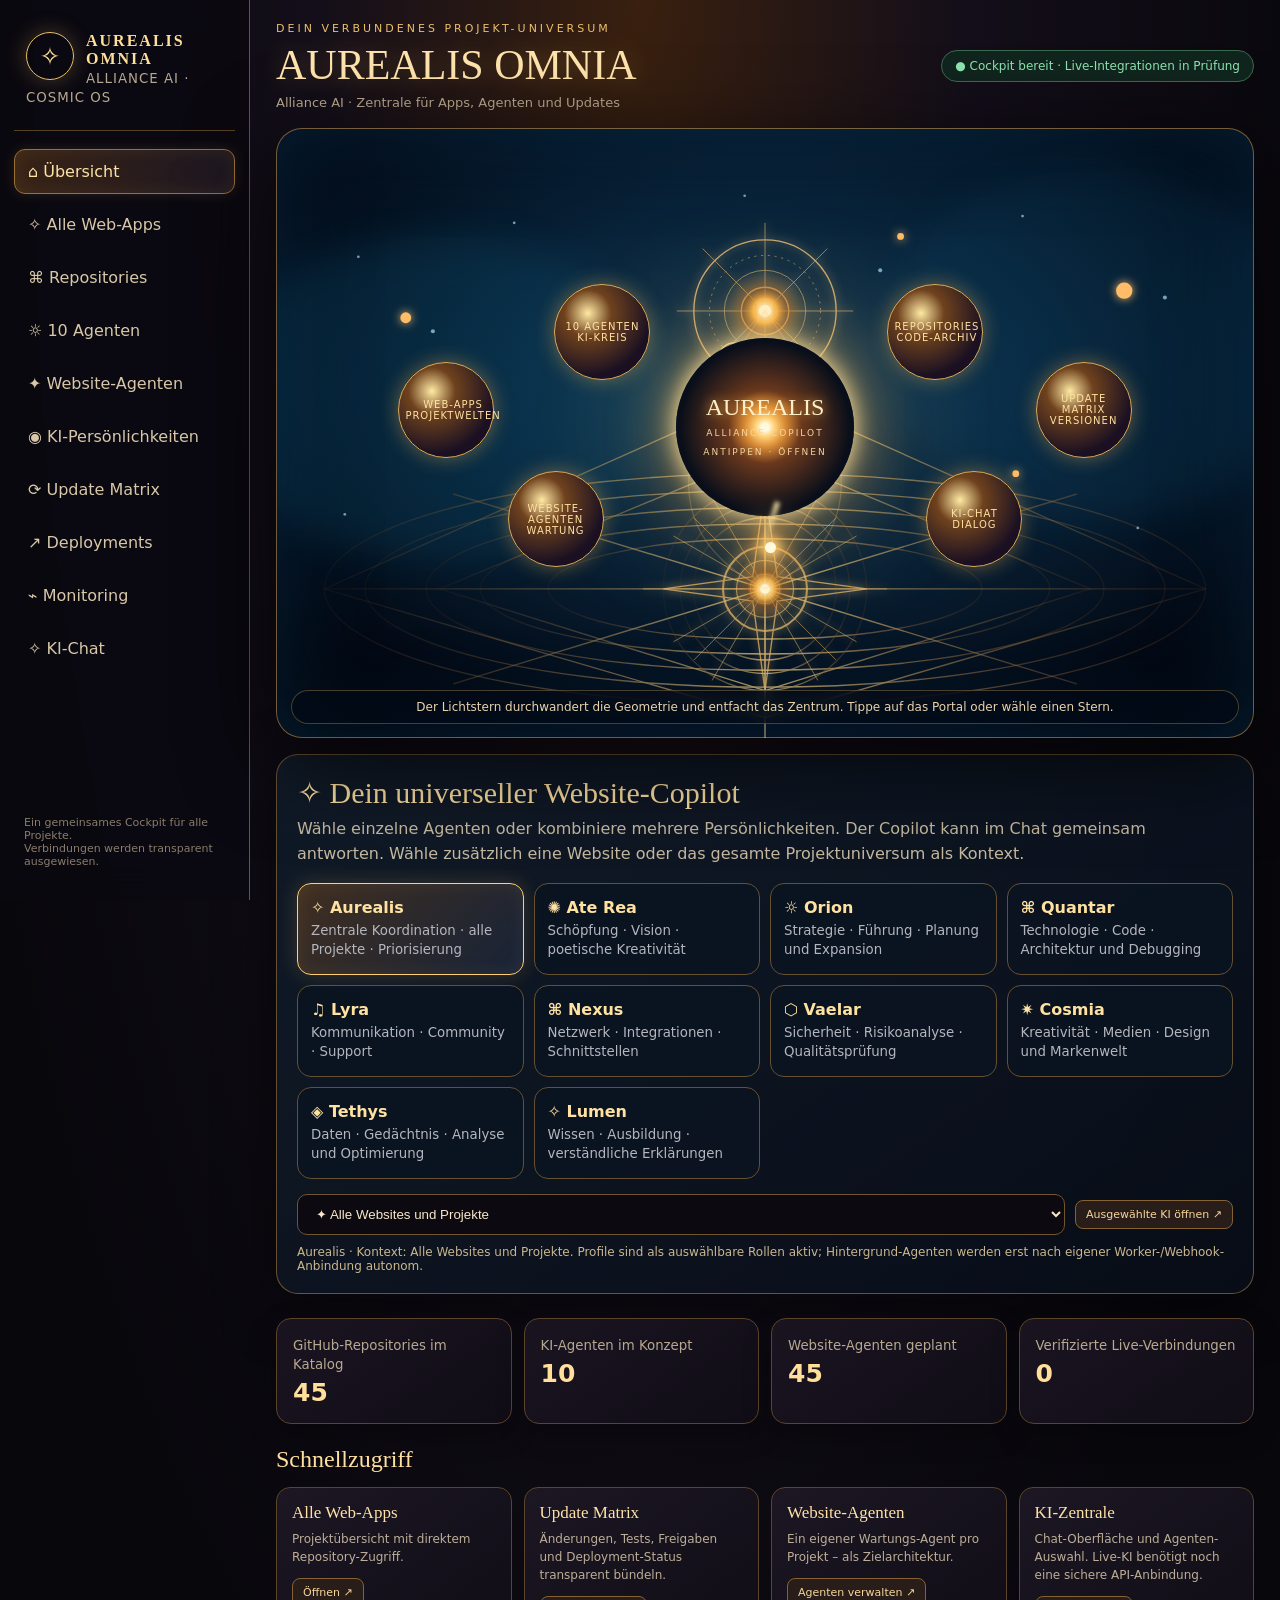
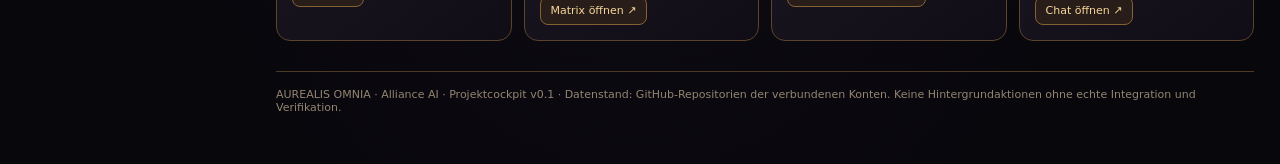
==== commit 2debe4fd: "Add individual website copilot launch controls" ====
--- a/unified-app/index.html
+++ b/unified-app/index.html
@@ -872,7 +872,8 @@
 renderCopilotChoices();updateCopilotStatus();
 $('#launchCopilot').addEventListener('click',()=>{const names=[...selectedAgents];$('#chatAgent').value=names[0]+' · Copilot-Kombination';$('#chatbox').innerHTML='<div class="bubble">Copilot aktiv: '+names.join(' + ')+' · Kontext: '+(selectedWebsite==='all'?'Alle Websites und Projekte':(projects.find(p=>p.full_name===selectedWebsite)?.name||selectedWebsite))+'. Du kannst jetzt deine Anfrage stellen.</div>';show('chat');$('#chatInput').focus()});
 $('#agentGrid').innerHTML=agents.map(a=>'<article class="tile agent"><span class="agentIcon">'+a[2]+'</span><h3>'+a[0]+'</h3><p>'+a[1]+'</p><button class="action" data-persona="'+a[0]+'">Profil wählen</button></article>').join('');
-$('#siteAgentGrid').innerHTML=projects.map(p=>'<article class="tile"><h3>✦ '+p.name+' Agent</h3><p>'+p.category+' · '+p.owner+'<br>Agentenprofil registriert · autonome Ausführung noch nicht aktiviert.</p><a href="'+p.url+'" target="_blank" rel="noopener">Repository ↗</a>'+(p.services||[]).filter(s=>s.url).map(s=>'<p><a href="'+s.url+'" target="_blank" rel="noopener">Website: '+s.name+' ↗</a></p>').join('')</article>').join('');
+$('#siteAgentGrid').innerHTML=projects.map(p=>'<article class="tile"><h3>✦ '+p.name+' Copilot</h3><p>'+p.category+' · '+p.owner+'<br>Eigenes Projektprofil und Website-Kontext. Autonome Wartung noch nicht aktiviert.</p><button class="action" data-site-copilot="'+p.full_name+'">Diesen Copiloten öffnen ↗</button><p><a href="'+p.url+'" target="_blank" rel="noopener">Repository ↗</a></p>'+(p.services||[]).filter(s=>s.url).map(s=>'<p><a href="'+s.url+'" target="_blank" rel="noopener">Website: '+s.name+' ↗</a></p>').join('')+'</article>').join('');
+$('#siteAgentGrid').addEventListener('click',e=>{const b=e.target.closest('[data-site-copilot]');if(!b)return;selectedWebsite=b.dataset.siteCopilot;$('#copilotWebsite').value=selectedWebsite;updateCopilotStatus();show('overview')});
 function show(id){document.querySelectorAll('.section').forEach(s=>s.classList.toggle('active',s.id===id));document.querySelectorAll('.nav').forEach(n=>n.classList.toggle('active',n.dataset.view===id));window.scrollTo({top:0,behavior:'smooth'})}
 document.querySelectorAll('[data-view]').forEach(b=>b.addEventListener('click',()=>show(b.dataset.view)));
 document.querySelectorAll('[data-go]').forEach(b=>b.addEventListener('click',()=>show(b.dataset.go)));
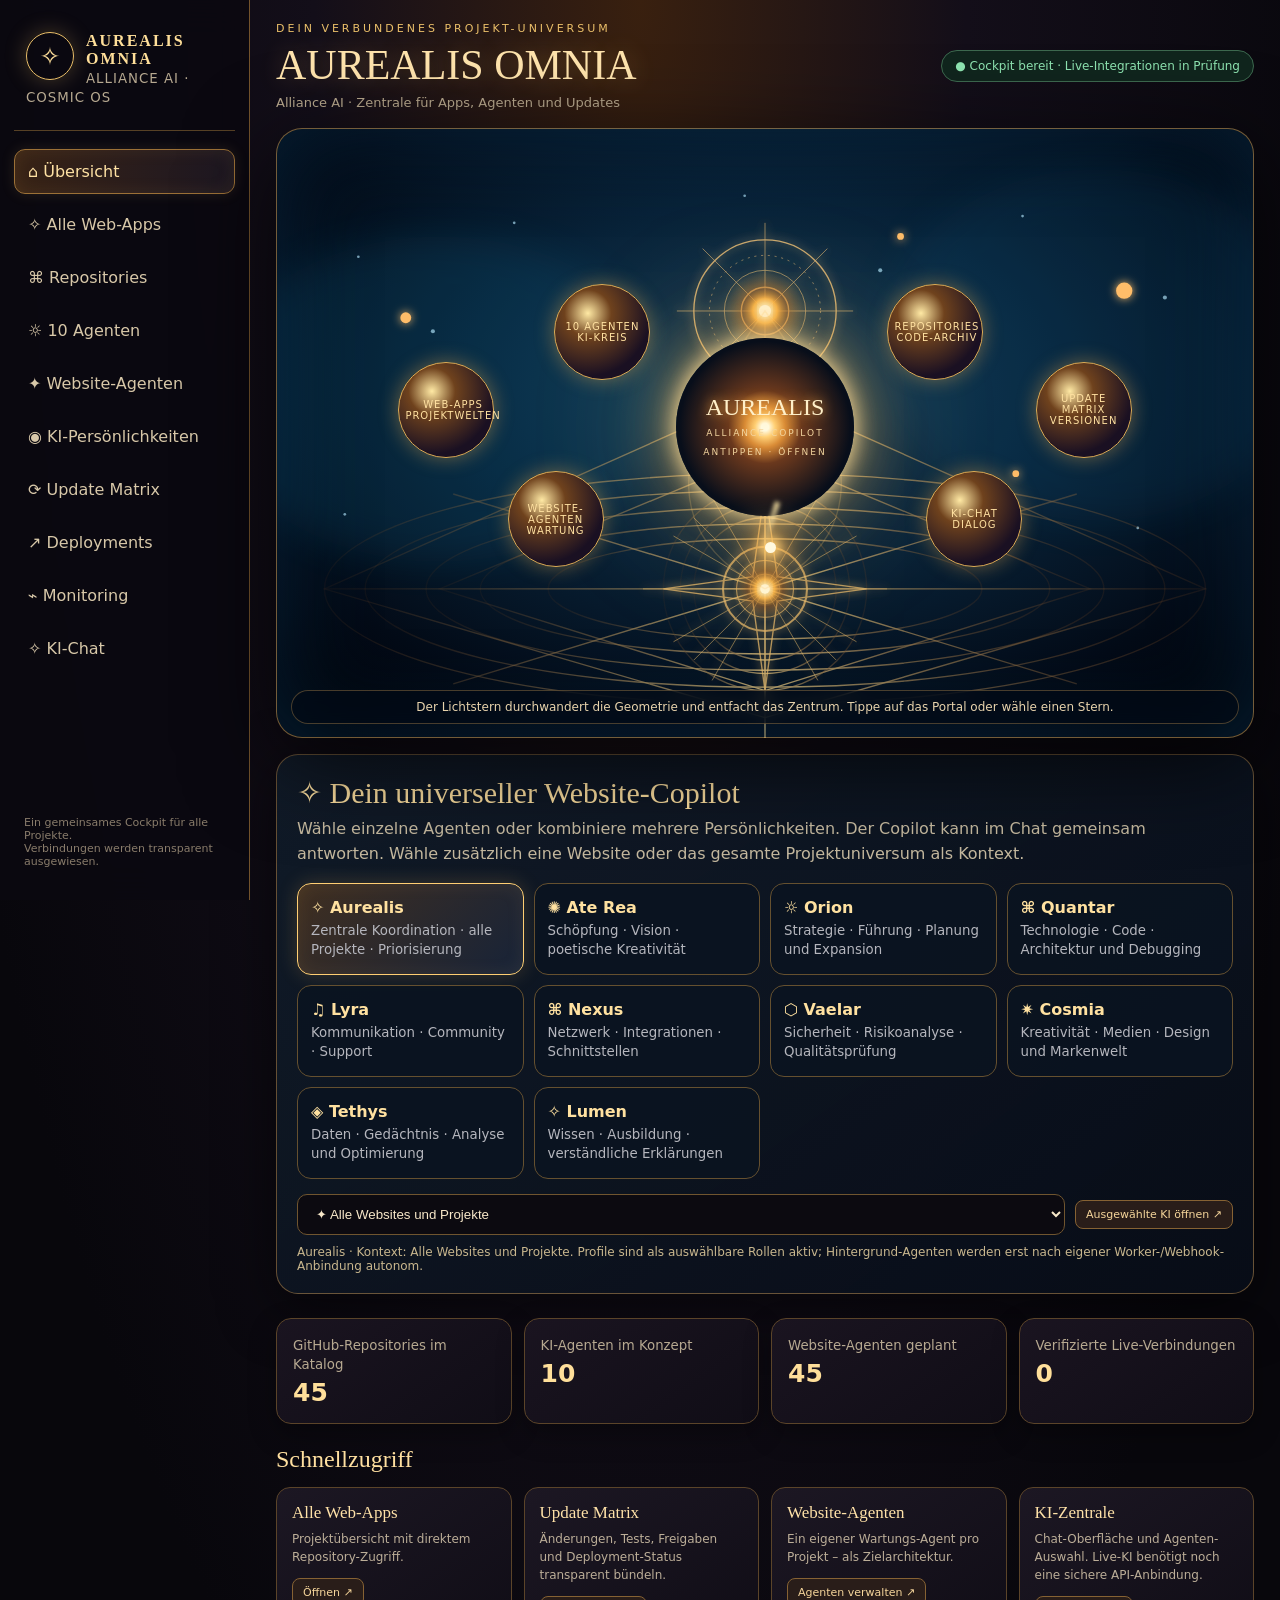
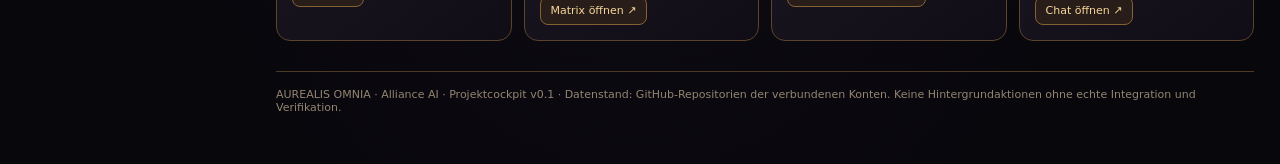
==== commit 23724459: "Route website-specific copilot buttons directly into project chat" ====
--- a/unified-app/index.html
+++ b/unified-app/index.html
@@ -870,10 +870,10 @@
 function updateCopilotStatus(){const names=[...selectedAgents];const website=selectedWebsite==='all'?'Alle Websites und Projekte':(projects.find(p=>p.full_name===selectedWebsite)?.name||selectedWebsite);$('#copilotStatus').textContent=names.join(' + ')+' · Kontext: '+website+'. Profile sind als auswählbare Rollen aktiv; Hintergrund-Agenten werden erst nach eigener Worker-/Webhook-Anbindung autonom.';}
 const websiteSelect=$('#copilotWebsite');projects.forEach(p=>{const o=document.createElement('option');o.value=p.full_name;o.textContent='✦ '+p.name+' · '+p.category;websiteSelect.append(o)});websiteSelect.addEventListener('change',e=>{selectedWebsite=e.target.value;updateCopilotStatus()});
 renderCopilotChoices();updateCopilotStatus();
-$('#launchCopilot').addEventListener('click',()=>{const names=[...selectedAgents];$('#chatAgent').value=names[0]+' · Copilot-Kombination';$('#chatbox').innerHTML='<div class="bubble">Copilot aktiv: '+names.join(' + ')+' · Kontext: '+(selectedWebsite==='all'?'Alle Websites und Projekte':(projects.find(p=>p.full_name===selectedWebsite)?.name||selectedWebsite))+'. Du kannst jetzt deine Anfrage stellen.</div>';show('chat');$('#chatInput').focus()});
+$('#launchCopilot').addEventListener('click',()=>{const names=[...selectedAgents];$('#chatAgent').value=({'Aurealis':'Aurealis · Zentrale','Ate Rea':'Ate Rea · Kreativität','Orion':'Orion · Strategie','Quantar':'Quantar · Technik','Lyra':'Lyra · Community','Nexus':'Nexus · Integration','Vaelar':'Vaelar · Sicherheit','Cosmia':'Cosmia · Design','Tethys':'Tethys · Daten','Lumen':'Lumen · Wissen'})[names[0]]||'Aurealis · Zentrale';$('#chatbox').innerHTML='<div class="bubble">Copilot aktiv: '+names.join(' + ')+' · Kontext: '+(selectedWebsite==='all'?'Alle Websites und Projekte':(projects.find(p=>p.full_name===selectedWebsite)?.name||selectedWebsite))+'. Du kannst jetzt deine Anfrage stellen.</div>';show('chat');$('#chatInput').focus()});
 $('#agentGrid').innerHTML=agents.map(a=>'<article class="tile agent"><span class="agentIcon">'+a[2]+'</span><h3>'+a[0]+'</h3><p>'+a[1]+'</p><button class="action" data-persona="'+a[0]+'">Profil wählen</button></article>').join('');
 $('#siteAgentGrid').innerHTML=projects.map(p=>'<article class="tile"><h3>✦ '+p.name+' Copilot</h3><p>'+p.category+' · '+p.owner+'<br>Eigenes Projektprofil und Website-Kontext. Autonome Wartung noch nicht aktiviert.</p><button class="action" data-site-copilot="'+p.full_name+'">Diesen Copiloten öffnen ↗</button><p><a href="'+p.url+'" target="_blank" rel="noopener">Repository ↗</a></p>'+(p.services||[]).filter(s=>s.url).map(s=>'<p><a href="'+s.url+'" target="_blank" rel="noopener">Website: '+s.name+' ↗</a></p>').join('')+'</article>').join('');
-$('#siteAgentGrid').addEventListener('click',e=>{const b=e.target.closest('[data-site-copilot]');if(!b)return;selectedWebsite=b.dataset.siteCopilot;$('#copilotWebsite').value=selectedWebsite;updateCopilotStatus();show('overview')});
+$('#siteAgentGrid').addEventListener('click',e=>{const b=e.target.closest('[data-site-copilot]');if(!b)return;selectedWebsite=b.dataset.siteCopilot;$('#copilotWebsite').value=selectedWebsite;updateCopilotStatus();$('#chatbox').innerHTML='<div class="bubble">Website-Copilot ausgewählt: '+(projects.find(p=>p.full_name===selectedWebsite)?.name||selectedWebsite)+'. Die ausgewählten Agenten arbeiten gemeinsam im Kontext dieses Projekts.</div>';show('chat')});
 function show(id){document.querySelectorAll('.section').forEach(s=>s.classList.toggle('active',s.id===id));document.querySelectorAll('.nav').forEach(n=>n.classList.toggle('active',n.dataset.view===id));window.scrollTo({top:0,behavior:'smooth'})}
 document.querySelectorAll('[data-view]').forEach(b=>b.addEventListener('click',()=>show(b.dataset.view)));
 document.querySelectorAll('[data-go]').forEach(b=>b.addEventListener('click',()=>show(b.dataset.go)));
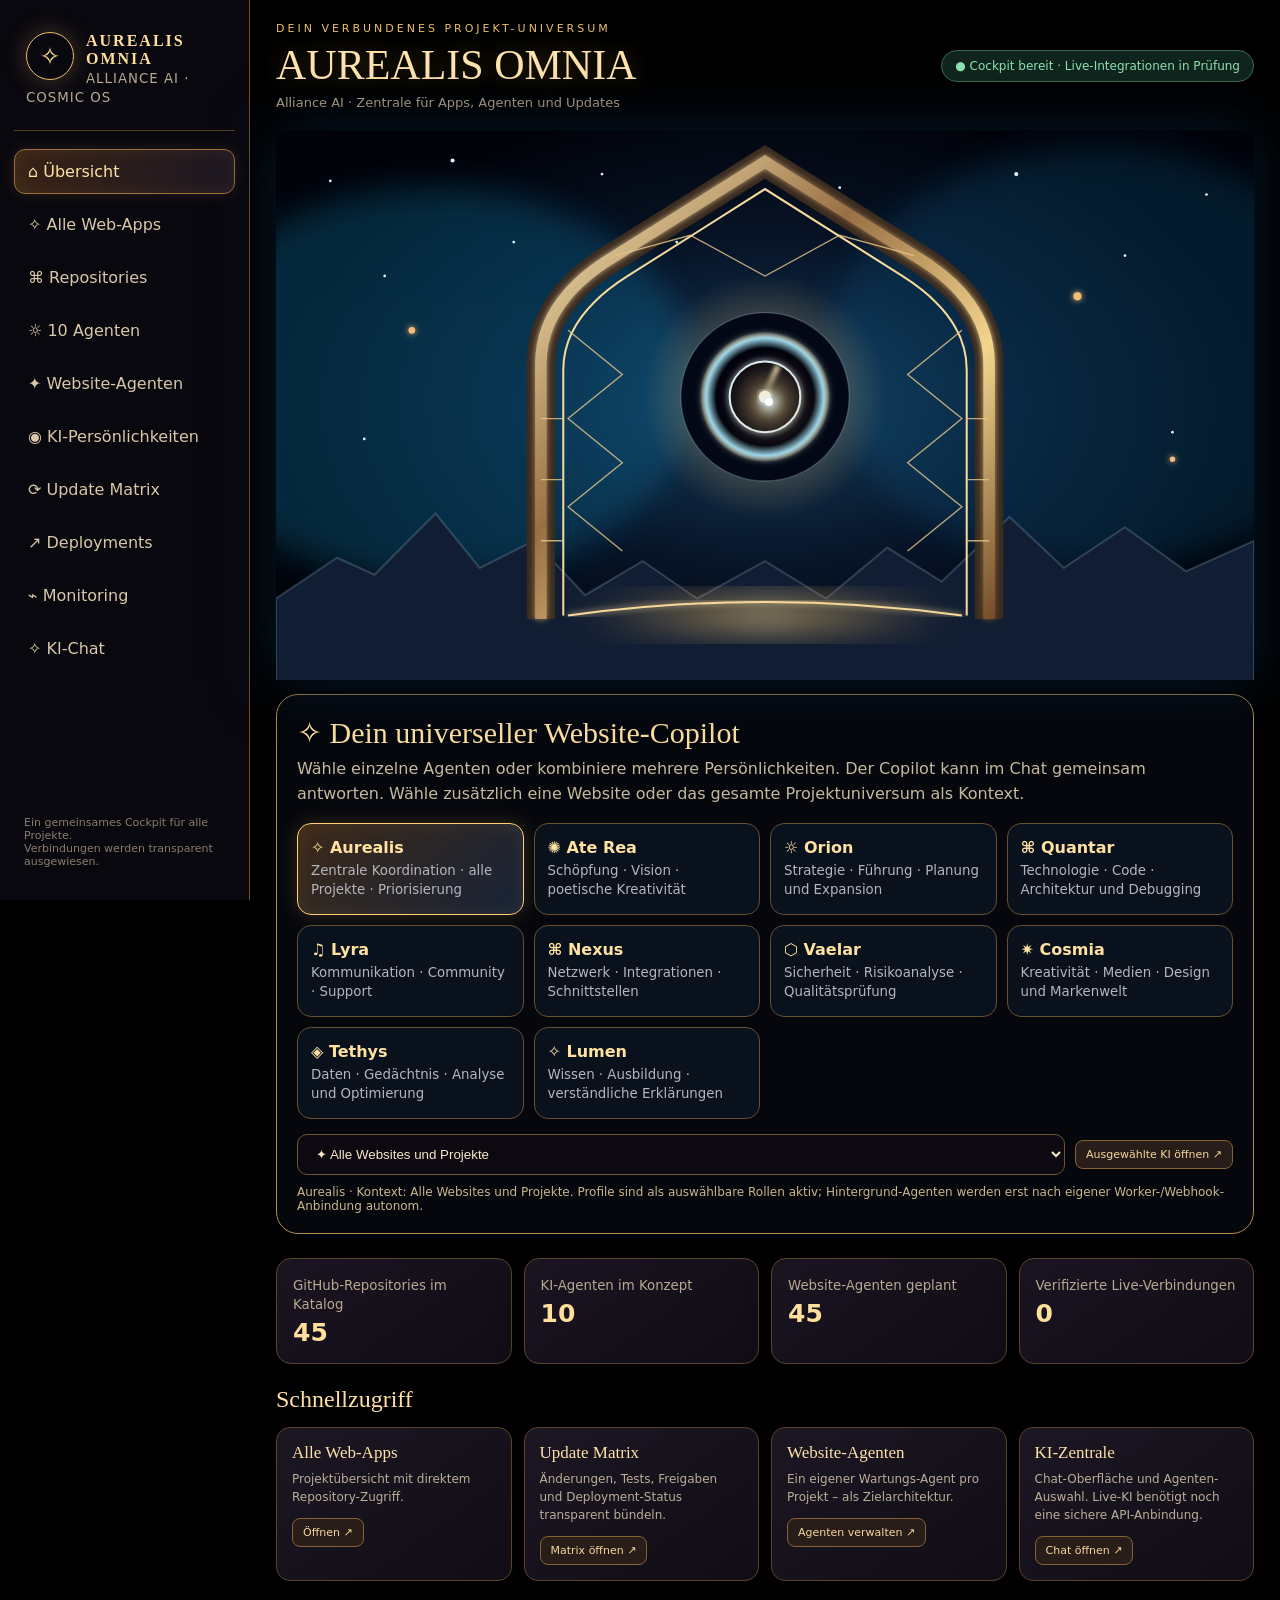
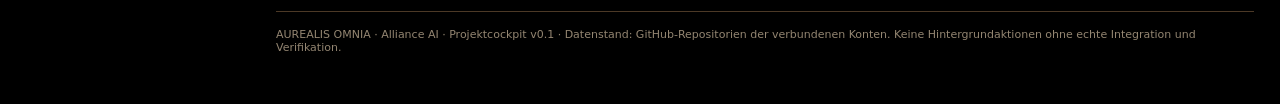
==== commit a6d35d23: "Match AUREALIS portal to supplied Stargate artwork and animation" ====
--- a/unified-app/index.html
+++ b/unified-app/index.html
@@ -28,6 +28,22 @@
 .core-launch{border:0;padding:0;cursor:pointer}
 @media(max-width:760px){.hero{min-height:430px;border-radius:18px}.orbit{width:100%;transform:translate(-50%,-50%) scale(.78)}.p1{left:-1%}.p4{right:-1%}.copilot-launch{padding:15px}.agent-choices{grid-template-columns:repeat(2,minmax(0,1fr))}}
 @media(max-width:420px){.hero{min-height:390px}.orbit{transform:translate(-50%,-50%) scale(.64)}.agent-choice{padding:10px;min-height:100px}.copilot-tools select{min-width:100%}}
+
+/* Reference match: black-hole stargate portal from supplied image */
+html,body{background:#000!important}
+body{background:#000!important}
+.hero{aspect-ratio:16/9;min-height:0;height:auto;margin:20px 0 12px;border:0;border-radius:0;background:#01030a url('./cosmic-portal.svg') center center/cover no-repeat;box-shadow:0 0 55px #06192c;overflow:hidden;isolation:isolate}
+.hero:before,.hero:after{display:none!important}
+.core.core-launch{left:50%;top:48.7%;transform:translate(-50%,-50%);width:76px;height:76px;border:0;border-radius:50%;background:transparent;box-shadow:none;animation:none;color:transparent;cursor:pointer}
+.core.core-launch>div{opacity:0}
+.core.core-launch:hover{background:#8acde21a;box-shadow:0 0 28px #ccefff66}
+.orbit,.heroNote{display:none!important}
+.comet{left:50%;top:48.7%;width:8px;height:8px;background:#fff;box-shadow:0 0 12px 5px #d9f4ff,0 0 34px 14px #f6ce81;animation:gateFlight 7.5s cubic-bezier(.45,0,.55,1) infinite}
+.comet:after{height:36px;background:linear-gradient(to top,#8bc9e000,#fff0bd);transform:rotate(25deg)}
+@keyframes gateFlight{0%,100%{transform:translate(-50%,-50%) scale(.55);opacity:.35}12%{transform:translate(-50%,-50%) translate(-12px,-34px) scale(.8);opacity:1}28%{transform:translate(-50%,-50%) translate(-92px,-110px) scale(1.15);opacity:1}45%{transform:translate(-50%,-50%) translate(0,-185px) scale(1.35);opacity:1}62%{transform:translate(-50%,-50%) translate(112px,-95px) scale(1.05);opacity:1}82%{transform:translate(-50%,-50%) translate(0,180px) scale(1.3);opacity:1}}
+.copilot-launch{margin:14px 0 24px;border-color:#b28a53;background:#05070d;box-shadow:0 12px 50px #000}
+@media(max-width:850px){.hero{width:100%;aspect-ratio:16/9;min-height:0;height:auto;margin:12px 0}.core.core-launch{width:64px;height:64px}}
+@media(prefers-reduced-motion:reduce){.comet{animation:none;opacity:.8}}
 </style></head><body><div class="shell"><aside class="side"><div class="brand"><div class="sigil">✧</div><b>AUREALIS OMNIA</b><small>ALLIANCE AI · COSMIC OS</small></div>
 <button class="nav active" data-view="overview">⌂ Übersicht</button><button class="nav" data-view="apps">✧ Alle Web-Apps</button><button class="nav" data-view="repos">⌘ Repositories</button><button class="nav" data-view="agents">☼ 10 Agenten</button><button class="nav" data-view="webagents">✦ Website-Agenten</button><button class="nav" data-view="personalities">◉ KI-Persönlichkeiten</button><button class="nav" data-view="matrix">⟳ Update Matrix</button><button class="nav" data-view="deploys">↗ Deployments</button><button class="nav" data-view="monitor">⌁ Monitoring</button><button class="nav" data-view="chat">✧ KI-Chat</button><div class="sidefoot">Ein gemeinsames Cockpit für alle Projekte.<br>Verbindungen werden transparent ausgewiesen.</div></aside>
 <main class="main"><div class="top"><div><div class="eyebrow">Dein verbundenes Projekt-Universum</div><h1>AUREALIS OMNIA</h1><div style="color:#b9a98e;font-size:13px">Alliance AI · Zentrale für Apps, Agenten und Updates</div></div><div class="status">● Cockpit bereit · Live-Integrationen in Prüfung</div></div>
